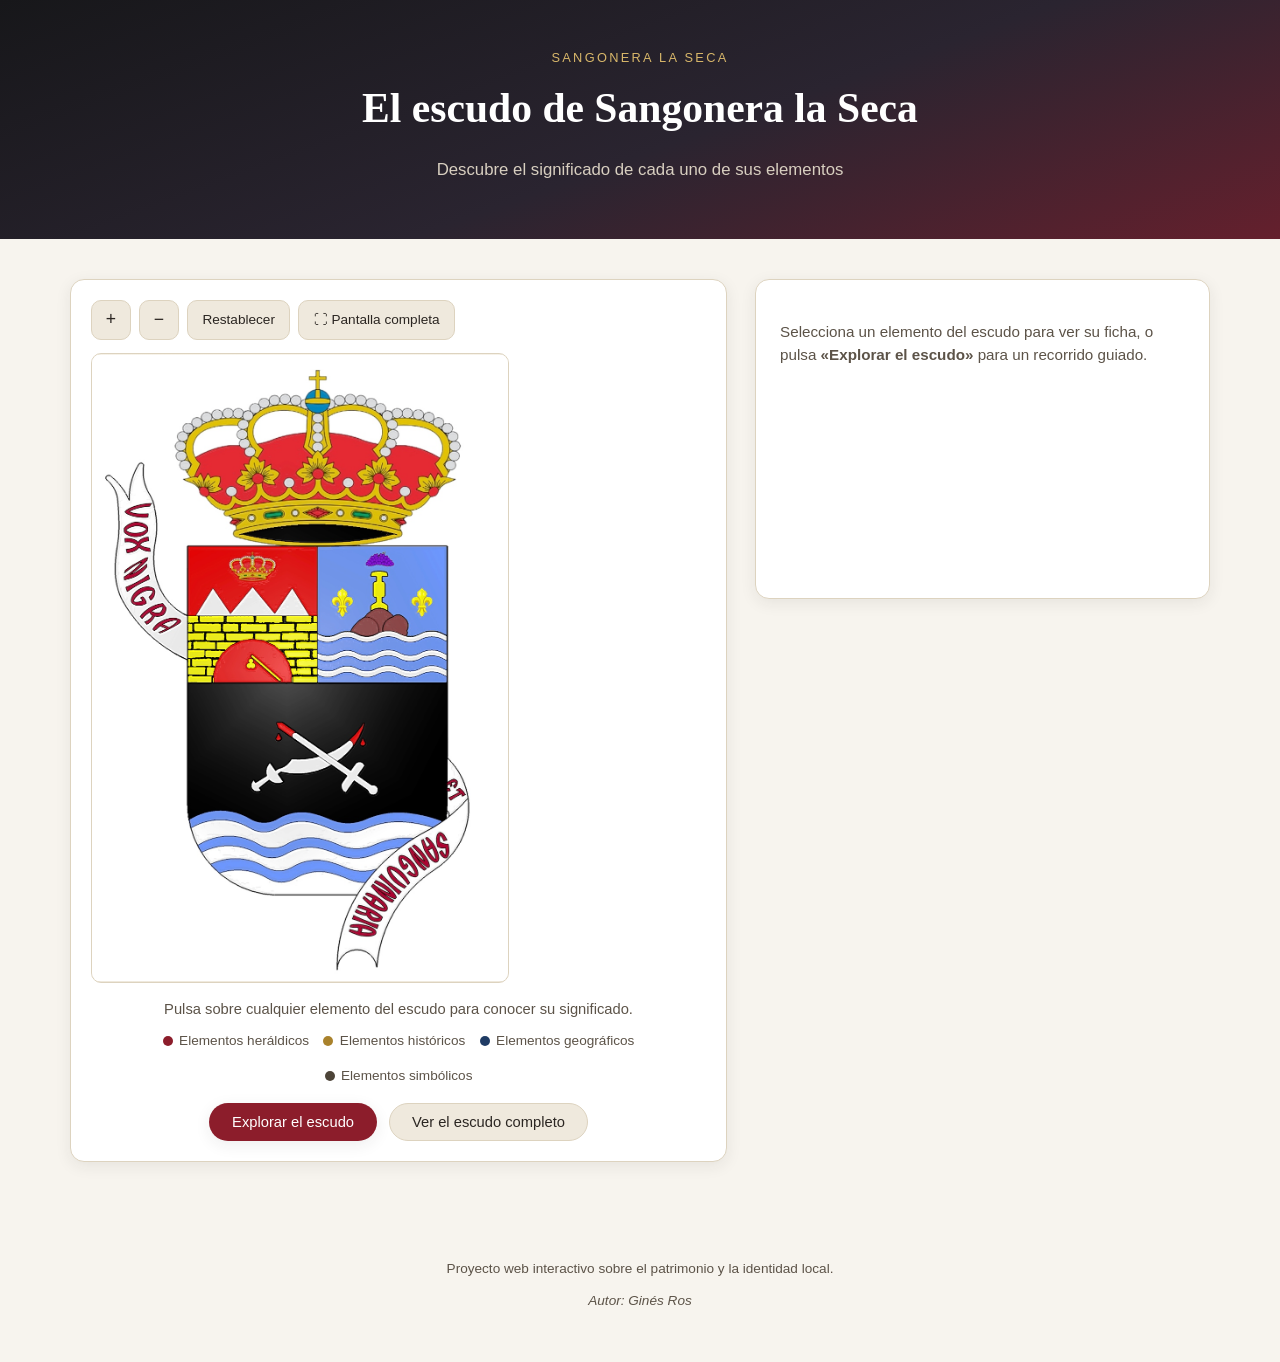
==== publicar/index.html @ ccae5cd8 "Primera versión: guía interactiva del escudo de Sangonera la Seca Web educativa en HTML/CSS/JS puro," ====
<!DOCTYPE html>
<html lang="es">
<head>
<meta charset="UTF-8">
<meta name="viewport" content="width=device-width, initial-scale=1.0">
<title>El escudo de Sangonera la Seca | Guía interactiva del patrimonio</title>
<meta name="description" content="Descubre el significado de cada elemento del escudo heráldico de Sangonera la Seca (Murcia): sus cuarteles, símbolos, historia y heráldica, de forma visual e interactiva.">
<meta property="og:title" content="El escudo de Sangonera la Seca">
<meta property="og:description" content="Guía interactiva para descubrir el significado de cada elemento del escudo de Sangonera la Seca.">
<meta property="og:type" content="website">
<meta property="og:image" content="assets/Escudo_Sangonera_La_Seca.jpg">
<script type="application/ld+json">
{
"@context": "https://schema.org",
"@type": "WebPage",
"name": "El escudo de Sangonera la Seca",
"description": "Guía interactiva sobre el significado del escudo heráldico de Sangonera la Seca, pedanía de Murcia.",
"about": {
"@type": "Place",
"name": "Sangonera la Seca"
}
}
</script>
<link rel="stylesheet" href="css/styles.css">
</head>
<body>
<a class="skip-link" href="#contenido-principal">Saltar al contenido principal</a>
<header class="cabecera">
<div class="cabecera__contenido">
<p class="cabecera__eyebrow" id="nombre-pedania">Sangonera la Seca</p>
<h1 class="cabecera__titulo" id="titulo-proyecto">El escudo de Sangonera la Seca</h1>
<p class="cabecera__subtitulo" id="subtitulo-proyecto">Descubre el significado de cada uno de sus elementos</p>
</div>
</header>
<main id="contenido-principal">
<section class="seccion-escudo" aria-label="Escudo interactivo">
<div class="panel-escudo">
<div class="controles-escudo" role="toolbar" aria-label="Controles del escudo">
<button type="button" class="btn-icono" id="btn-zoom-in" aria-label="Ampliar escudo" title="Ampliar">+</button>
<button type="button" class="btn-icono" id="btn-zoom-out" aria-label="Reducir escudo" title="Reducir">−</button>
<button type="button" class="btn-icono btn-icono--texto" id="btn-zoom-reset" aria-label="Restablecer zoom" title="Restablecer">Restablecer</button>
<button type="button" class="btn-icono btn-icono--texto" id="btn-fullscreen" aria-label="Ver escudo a pantalla completa" title="Pantalla completa">⛶ Pantalla completa</button>
</div>
<div class="escudo-viewport" id="escudo-viewport">
<div class="escudo-lienzo" id="escudo-lienzo">
<img
src="assets/Escudo_Sangonera_La_Seca.jpg"
alt="Escudo heráldico de Sangonera la Seca: cuartel superior izquierdo en rojo con tres montañas blancas de sal, corona y muralla dorada; cuartel superior derecho en azul con una roca, un roque dorado, racimo de moras y flores de lis sobre ondas; campo negro central con dos espadas cruzadas ensangrentadas; ondas azules y blancas en la parte inferior; timbrado con corona real y cintas con el lema Vox Nigra et Sanguinaria."
id="imagen-escudo"
>
<svg
id="svg-escudo"
class="svg-zonas"
viewBox="0 0 950 1433"
preserveAspectRatio="xMidYMid meet"
role="group"
aria-label="Zonas interactivas del escudo"
>
<polygon data-id="corona" points="190,202 194,183 202,175 210,158 222,156 234,143 246,144 250,136 258,130 270,133 282,124 298,128 306,121 314,121 322,127 334,121 346,129 354,126 362,113 378,111 386,99 394,98 402,102 414,91 422,92 426,96 434,90 442,89 450,92 454,98 466,91 474,94 478,100 486,99 494,86 498,48 506,48 510,34 518,34 522,48 534,48 538,88 550,102 554,96 562,92 574,95 590,89 598,91 602,98 606,93 614,91 626,99 638,98 646,101 654,111 666,113 674,126 682,128 694,121 706,125 722,121 734,128 746,124 758,133 766,130 778,133 782,144 794,142 802,147 806,156 818,157 822,161 826,174 834,179 842,209 844,439 150,439"></polygon>
<polygon data-id="cartela-superior" points="112,248 130,317 143,400 157,483 173,567 197,630 218,600 180,615 77,600 65,533 52,450 38,367 32,277 82,332"></polygon>
<polygon data-id="cartela-inferior" points="833,903 860,1100 883,1167 900,1233 910,1300 913,1367 647,1393 597,1367 555,1393 570,1367 607,1317 650,1260 693,1207 733,1150 767,1100 797,1060 813,917"></polygon>
<polygon data-id="primer-cuartel" points="220,439 513,439 513,749 220,749"></polygon>
<polygon data-id="corona-pequena" points="310,478 323,459 331,470 367,451 373,470 386,459 399,478 399,511 322,511"></polygon>
<polygon data-id="montanas" points="241,591 274,538 277,538 316,593 367,534 415,592 418,592 457,536 493,594 509,597 223,597"></polygon>
<polygon data-id="muralla" points="220,597 513,597 513,749 220,749"></polygon>
<polygon data-id="elemento-rojo" points="360,649 395,653 418,664 433,678 451,706 457,730 455,746 430,746 421,734 365,685 363,694 356,699 358,705 352,711 359,717 367,717 372,712 368,698 372,698 426,746 278,746 277,723 283,702 296,681 316,663 331,656 337,657 338,653 360,649"></polygon>
<polygon data-id="segundo-cuartel" points="516,439 808,439 808,749 516,749"></polygon>
<polygon data-id="elemento-central-2" points="606,613 625,475 636,461 638,459 645,455 665,451 670,452 685,470 689,476 717,604 717,656 615,656 609,654 607,653 606,637"></polygon>
<polygon data-id="flores-lis" points="548,559 550,556 562,541 563,540 570,534 572,534 577,538 581,542 593,557 595,560 600,625 600,631 598,630 561,588 548,566"></polygon>
<polygon data-id="flores-lis" points="730,559 732,556 742,543 747,538 752,534 754,534 759,538 763,542 775,557 776,560 776,565 775,568 763,588 755,597 753,598 752,598 750,596 743,588 730,567"></polygon>
<polygon data-id="ondas-cuartel2" points="516,629 808,629 808,747 516,747"></polygon>
<polygon data-id="campo-negro" points="217,749 849,749 849,1149 217,1149"></polygon>
<polygon data-id="armas-cruzadas" points="459,864 469,864 536,911 562,898 584,881 593,882 596,886 596,897 563,930 590,949 602,932 617,931 622,936 622,942 609,962 640,984 649,985 653,990 651,1003 645,1007 633,1005 625,994 599,976 582,1000 576,1001 569,993 568,981 580,963 546,939 520,951 496,957 448,958 431,955 426,959 436,973 435,979 415,980 404,974 383,991 385,998 372,999 366,996 363,991 364,976 366,973 375,976 397,962 397,946 404,933 408,933 419,949 439,940 454,924 485,924 514,918 458,878 456,867 459,864"></polygon>
<polygon data-id="gotas-sangre" points="421,877 422,843 423,842 433,842 435,843 438,845 451,854 458,859 461,862 461,863 455,872 428,880 424,881 422,880"></polygon>
<polygon data-id="gotas-sangre" points="590,879 617,848 619,848 622,887 622,891 619,893 597,891 596,890 590,881"></polygon>
<polygon data-id="ondas-inferiores" points="217,1149 257,1150 264,1158 271,1166 278,1174 287,1182 295,1190 306,1198 318,1206 332,1214 350,1222 376,1230 450,1255 549,1268 648,1255 722,1230 729,1222 737,1214 745,1206 755,1198 765,1190 776,1182 787,1174 798,1166 807,1158 815,1150 849,1149"></polygon>
</svg>
</div>
</div>
<p class="leyenda-instruccion">Pulsa sobre cualquier elemento del escudo para conocer su significado.</p>
<ul class="leyenda-categorias" id="leyenda-categorias" aria-label="Categorías de elementos"></ul>
<div class="acciones-escudo">
<button type="button" class="btn btn--primario" id="btn-explorar">Explorar el escudo</button>
<button type="button" class="btn btn--secundario" id="btn-ver-todo">Ver el escudo completo</button>
</div>
</div>
<aside class="panel-info" id="panel-info" aria-live="polite">
<div class="panel-info__vacio" id="panel-info-vacio">
<p>Selecciona un elemento del escudo para ver su ficha, o pulsa <strong>«Explorar el escudo»</strong> para un recorrido guiado.</p>
</div>
<div class="panel-info__contenido" id="panel-info-contenido" hidden>
<span class="panel-info__categoria" id="info-categoria"></span>
<h2 class="panel-info__titulo" id="info-titulo"></h2>
<p class="panel-info__nombre" id="info-nombre"></p>
<div class="panel-info__bloque">
<h3>Descripción visual</h3>
<p id="info-descripcion"></p>
</div>
<div class="panel-info__bloque">
<h3>Significado heráldico</h3>
<p id="info-significado"></p>
</div>
<div class="panel-info__bloque">
<h3>Historia</h3>
<p id="info-historia"></p>
</div>
<div class="panel-info__bloque panel-info__fuente">
<h3>Fuente</h3>
<p id="info-fuente"></p>
</div>
<div class="panel-info__navegacion" id="panel-info-navegacion" hidden>
<button type="button" class="btn btn--texto" id="btn-anterior">← Anterior</button>
<span class="panel-info__paso" id="info-paso"></span>
<button type="button" class="btn btn--texto" id="btn-siguiente">Siguiente →</button>
</div>
<div class="panel-info__acciones">
<button type="button" class="btn btn--secundario" id="btn-ver-todo-panel">Ver todo el escudo</button>
<button type="button" class="btn btn--cerrar" id="btn-cerrar">Cerrar</button>
</div>
</div>
</aside>
</section>
<section class="seccion-completa" id="seccion-completa" hidden>
<h2>El escudo completo</h2>
<div class="explicacion-general" id="explicacion-general"></div>
<h3>Todas las partes del escudo</h3>
<div class="tarjetas-elementos" id="tarjetas-elementos"></div>
</section>
</main>
<footer class="pie">
<p>Proyecto web interactivo sobre el patrimonio y la identidad local.</p>
<p class="pie__autor" id="pie-autor"></p>
</footer>
<script src="js/proteccion.js"></script>
<script src="js/app.js"></script>
</body>
</html>
---- publicar/css/styles.css ----
:root{--color-fondo:#f7f4ee;--color-fondo-alterna:#efe9dd;--color-texto:#2b2622;--color-texto-suave:#5c5348;--color-oro:#a9822c;--color-oro-suave:#d8b76a;--color-gules:#8c1d2b;--color-azur:#1f3b64;--color-sable:#17171a;--color-borde:#ddd3bf;--color-superficie:#ffffff;--sombra-suave:0 4px 16px rgba(43,38,34,0.08);--sombra-media:0 10px 30px rgba(43,38,34,0.14);--radio:14px;--fuente-titulos:Georgia,'Times New Roman',serif;--fuente-texto:-apple-system,BlinkMacSystemFont,'Segoe UI',Roboto,sans-serif}*{box-sizing:border-box}html{scroll-behavior:smooth}body{margin:0;background:var(--color-fondo);color:var(--color-texto);font-family:var(--fuente-texto);line-height:1.55}body{-webkit-user-select:none;-moz-user-select:none;-ms-user-select:none;user-select:none}h1,h2,h3{font-family:var(--fuente-titulos);color:var(--color-texto);margin:0 0 0.4em}p{margin:0 0 0.8em}.skip-link{position:absolute;left:-9999px;top:0;background:var(--color-sable);color:#fff;padding:0.75em 1.2em;z-index:1000;border-radius:0 0 8px 0}.skip-link:focus{left:0}a:focus-visible,button:focus-visible,[tabindex]:focus-visible{outline:3px solid var(--color-oro);outline-offset:2px}.cabecera{background:linear-gradient(160deg,var(--color-sable) 0%,#2a2430 55%,var(--color-gules) 130%);color:#f6efe0;padding:3rem 1.5rem 3.5rem;text-align:center}.cabecera__contenido{max-width:780px;margin:0 auto}.cabecera__eyebrow{text-transform:uppercase;letter-spacing:0.18em;font-size:0.8rem;color:var(--color-oro-suave);margin-bottom:0.6em}.cabecera__titulo{font-size:clamp(1.7rem,4vw,2.6rem);color:#fff}.cabecera__subtitulo{font-size:1.05rem;color:#d8cfc0;margin:0}main{max-width:1180px;margin:0 auto;padding:2.5rem 1.25rem 4rem}.seccion-escudo{display:grid;grid-template-columns:minmax(0,1.3fr) minmax(280px,0.9fr);gap:1.75rem;align-items:start}.panel-escudo{background:var(--color-superficie);border:1px solid var(--color-borde);border-radius:var(--radio);padding:1.25rem;box-shadow:var(--sombra-suave)}.controles-escudo{display:flex;flex-wrap:wrap;gap:0.5rem;margin-bottom:0.85rem}.btn-icono{border:1px solid var(--color-borde);background:var(--color-fondo-alterna);color:var(--color-texto);border-radius:10px;width:40px;height:40px;font-size:1.1rem;cursor:pointer;display:inline-flex;align-items:center;justify-content:center;transition:background 0.15s ease,transform 0.15s ease}.btn-icono--texto{width:auto;padding:0 0.9rem;font-size:0.85rem;gap:0.4rem}.btn-icono:hover{background:var(--color-oro-suave);color:#2b2622}.btn-icono:active{transform:scale(0.96)}.escudo-viewport{position:relative;overflow:hidden;border-radius:10px;background:radial-gradient(circle at 50% 20%,#fbf8f1 0%,var(--color-fondo-alterna) 100%);border:1px solid var(--color-borde);aspect-ratio:950 / 1433;max-height:70vh;touch-action:none;cursor:grab}.escudo-viewport.arrastrando{cursor:grabbing}.escudo-lienzo{position:absolute;inset:0;transform-origin:center center;transition:transform 0.25s ease;will-change:transform}.escudo-lienzo.sin-transicion{transition:none}#imagen-escudo{display:block;width:100%;height:100%;object-fit:contain;user-select:none;-webkit-user-drag:none;pointer-events:none}.svg-zonas{position:absolute;inset:0;width:100%;height:100%}.svg-zonas polygon,.svg-zonas path,.svg-zonas circle,.svg-zonas rect{fill:rgba(255,255,255,0);stroke:transparent;stroke-width:3;cursor:pointer;transition:fill 0.2s ease,stroke 0.2s ease,opacity 0.2s ease;pointer-events:all}.svg-zonas [data-id]:hover,.svg-zonas [data-id].zona-hover,.svg-zonas [data-id].zona-seleccionada,.svg-zonas [data-id]:focus,.svg-zonas [data-id]:focus-visible{fill:rgba(255,255,255,0);stroke:transparent;outline:none}.tooltip-zona{position:absolute;pointer-events:none;background:var(--color-sable);color:#fff;padding:0.35rem 0.7rem;border-radius:8px;font-size:0.82rem;white-space:nowrap;transform:translate(-50%,-130%);opacity:0;transition:opacity 0.15s ease;z-index:20}.tooltip-zona.visible{opacity:1}.leyenda-instruccion{text-align:center;color:var(--color-texto-suave);font-size:0.92rem;margin:0.9rem 0 0.6rem}.leyenda-categorias{list-style:none;display:flex;flex-wrap:wrap;gap:0.9rem;justify-content:center;padding:0;margin:0 0 1rem;font-size:0.85rem;color:var(--color-texto-suave)}.leyenda-categorias li{display:flex;align-items:center;gap:0.4rem}.punto-categoria{width:10px;height:10px;border-radius:50%;display:inline-block;flex-shrink:0}.acciones-escudo{display:flex;flex-wrap:wrap;gap:0.7rem;justify-content:center}.btn{border-radius:999px;border:1px solid transparent;padding:0.65rem 1.4rem;font-size:0.92rem;cursor:pointer;transition:transform 0.15s ease,background 0.15s ease,box-shadow 0.15s ease;font-family:var(--fuente-texto)}.btn:active{transform:scale(0.97)}.btn--primario{background:var(--color-gules);color:#fff;box-shadow:var(--sombra-suave)}.btn--primario:hover{background:#71161f}.btn--secundario{background:var(--color-fondo-alterna);color:var(--color-texto);border-color:var(--color-borde)}.btn--secundario:hover{background:var(--color-oro-suave)}.btn--texto{background:none;color:var(--color-azur);padding:0.5rem 0.6rem}.btn--texto:hover{text-decoration:underline}.btn--cerrar{background:none;border-color:var(--color-borde);color:var(--color-texto-suave)}.btn--cerrar:hover{background:var(--color-fondo-alterna)}.panel-info{background:var(--color-superficie);border:1px solid var(--color-borde);border-radius:var(--radio);padding:1.5rem;box-shadow:var(--sombra-suave);min-height:320px;position:sticky;top:1.5rem}.panel-info__vacio{color:var(--color-texto-suave);font-size:0.95rem;padding:1rem 0}.panel-info__contenido{animation:fade-in 0.35s ease}@keyframes fade-in{from{opacity:0;transform:translateY(6px)}to{opacity:1;transform:translateY(0)}}.panel-info__categoria{display:inline-block;font-size:0.72rem;text-transform:uppercase;letter-spacing:0.08em;color:var(--color-oro);background:rgba(169,130,44,0.12);padding:0.25rem 0.6rem;border-radius:999px;margin-bottom:0.6rem}.panel-info__titulo{font-size:1.4rem}.panel-info__nombre{color:var(--color-texto-suave);font-style:italic;margin-top:-0.3rem}.panel-info__bloque{margin-top:1.1rem;padding-top:1.1rem;border-top:1px solid var(--color-borde)}.panel-info__bloque h3{font-size:0.9rem;text-transform:uppercase;letter-spacing:0.04em;color:var(--color-azur);font-family:var(--fuente-texto);font-weight:700}.panel-info__fuente p{font-size:0.85rem;color:var(--color-texto-suave)}.panel-info__navegacion{display:flex;align-items:center;justify-content:space-between;margin-top:1.2rem;padding-top:1rem;border-top:1px dashed var(--color-borde);font-size:0.85rem;color:var(--color-texto-suave)}.panel-info__navegacion[hidden]{display:none}.panel-info__acciones{display:flex;justify-content:space-between;gap:0.6rem;margin-top:1.4rem}.panel-info__acciones[hidden]{display:none}.seccion-completa{margin-top:3rem;padding-top:2rem;border-top:1px solid var(--color-borde)}.explicacion-general{background:var(--color-fondo-alterna);border-radius:var(--radio);padding:1.5rem;margin-bottom:1.75rem}.explicacion-general p{margin-bottom:0.7rem}.tarjetas-elementos{display:grid;grid-template-columns:repeat(auto-fill,minmax(230px,1fr));gap:1rem}.tarjeta-elemento{background:var(--color-superficie);border:1px solid var(--color-borde);border-radius:12px;padding:1rem 1.1rem;cursor:pointer;transition:transform 0.15s ease,box-shadow 0.15s ease;text-align:left}.tarjeta-elemento:hover{transform:translateY(-3px);box-shadow:var(--sombra-media)}.tarjeta-elemento h4{margin:0 0 0.3rem;font-family:var(--fuente-titulos);font-size:1.05rem}.tarjeta-elemento span{font-size:0.72rem;text-transform:uppercase;color:var(--color-oro)}.tarjeta-elemento p{margin:0.4rem 0 0;font-size:0.88rem;color:var(--color-texto-suave)}.pie{text-align:center;padding:2rem 1.25rem 2.5rem;color:var(--color-texto-suave);font-size:0.85rem}.pie__autor{margin-top:0.2rem;font-style:italic}@media (max-width:900px){.seccion-escudo{grid-template-columns:1fr}.panel-info{position:static}.escudo-viewport{max-height:60vh}}@media (max-width:480px){.cabecera{padding:2.2rem 1.1rem 2.6rem}main{padding:1.5rem 0.85rem 3rem}.panel-escudo,.panel-info{padding:1rem}.acciones-escudo .btn{flex:1 1 auto;text-align:center}}.escudo-viewport:fullscreen,.escudo-viewport:-webkit-full-screen{max-height:100vh;aspect-ratio:auto;background:#111}@media (prefers-reduced-motion:reduce){*{animation-duration:0.001ms !important;transition-duration:0.001ms !important}}
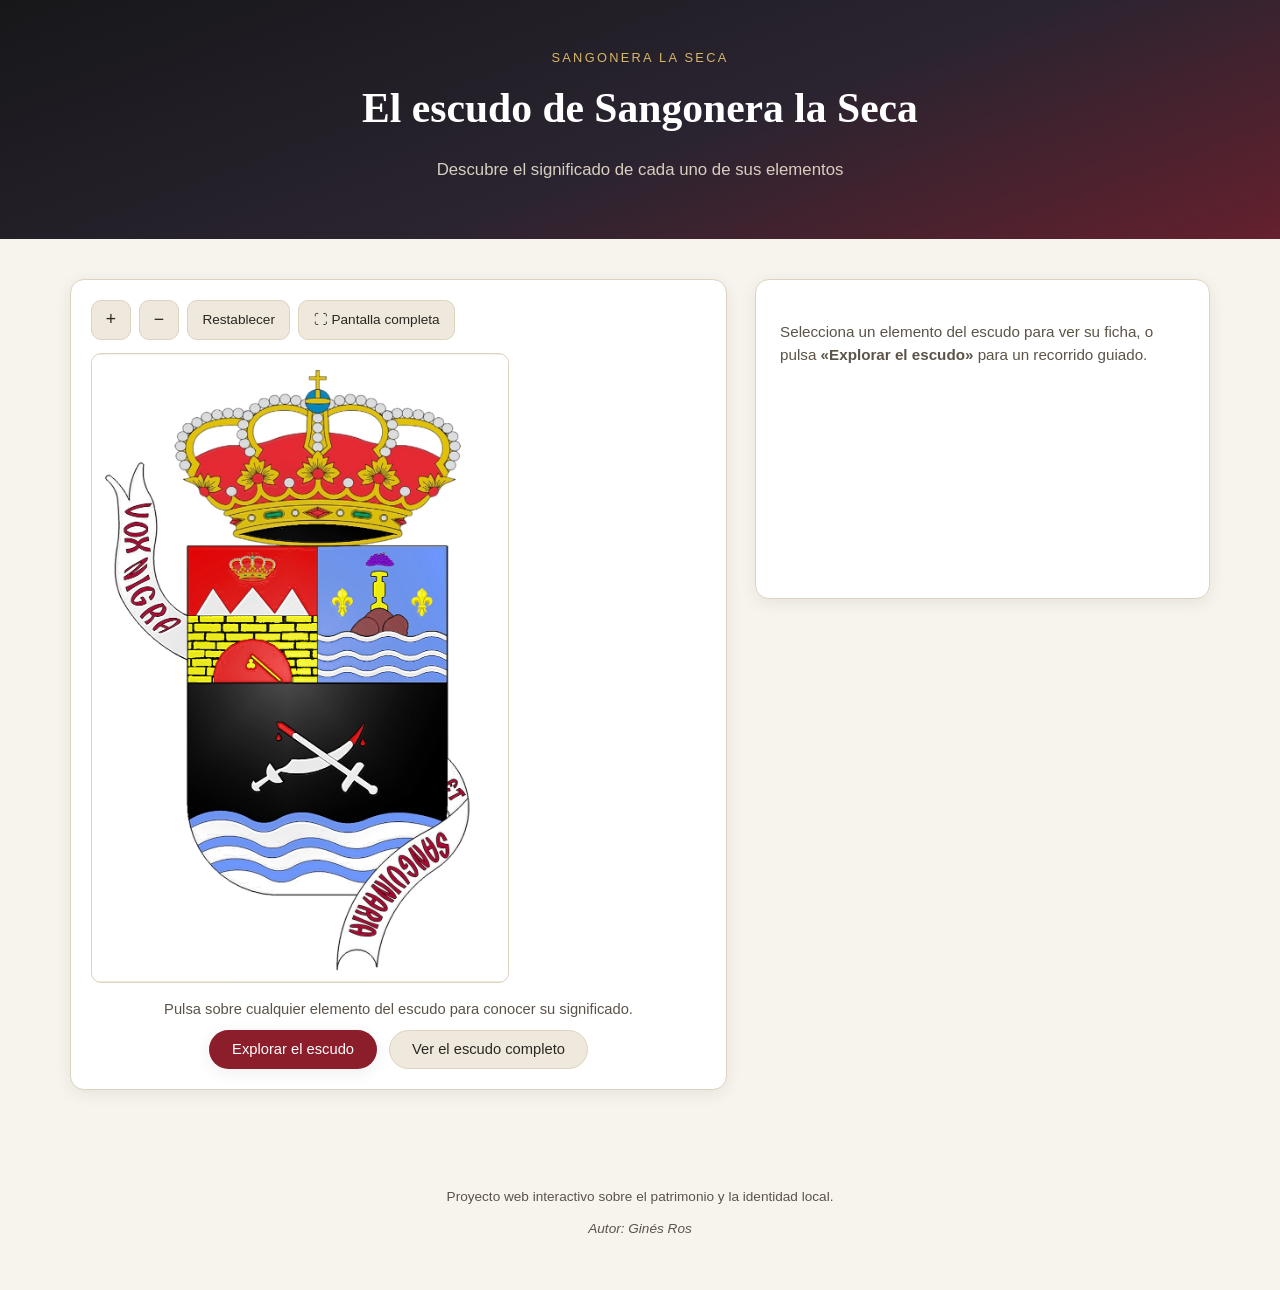
==== commit a58c8e16: "Añade multimedia y datos históricos ampliados; corrige zoom y quita leyenda - Sección multimedia (fo" ====
--- a/publicar/index.html
+++ b/publicar/index.html
@@ -78,7 +78,6 @@
 </div>
 </div>
 <p class="leyenda-instruccion">Pulsa sobre cualquier elemento del escudo para conocer su significado.</p>
-<ul class="leyenda-categorias" id="leyenda-categorias" aria-label="Categorías de elementos"></ul>
 <div class="acciones-escudo">
 <button type="button" class="btn btn--primario" id="btn-explorar">Explorar el escudo</button>
 <button type="button" class="btn btn--secundario" id="btn-ver-todo">Ver el escudo completo</button>
@@ -103,6 +102,7 @@
 <div class="panel-info__bloque">
 <h3>Historia</h3>
 <p id="info-historia"></p>
+<div class="panel-info__multimedia" id="info-multimedia" hidden></div>
 </div>
 <div class="panel-info__bloque panel-info__fuente">
 <h3>Fuente</h3>
--- a/publicar/css/styles.css
+++ b/publicar/css/styles.css
@@ -1 +1 @@
-:root{--color-fondo:#f7f4ee;--color-fondo-alterna:#efe9dd;--color-texto:#2b2622;--color-texto-suave:#5c5348;--color-oro:#a9822c;--color-oro-suave:#d8b76a;--color-gules:#8c1d2b;--color-azur:#1f3b64;--color-sable:#17171a;--color-borde:#ddd3bf;--color-superficie:#ffffff;--sombra-suave:0 4px 16px rgba(43,38,34,0.08);--sombra-media:0 10px 30px rgba(43,38,34,0.14);--radio:14px;--fuente-titulos:Georgia,'Times New Roman',serif;--fuente-texto:-apple-system,BlinkMacSystemFont,'Segoe UI',Roboto,sans-serif}*{box-sizing:border-box}html{scroll-behavior:smooth}body{margin:0;background:var(--color-fondo);color:var(--color-texto);font-family:var(--fuente-texto);line-height:1.55}body{-webkit-user-select:none;-moz-user-select:none;-ms-user-select:none;user-select:none}h1,h2,h3{font-family:var(--fuente-titulos);color:var(--color-texto);margin:0 0 0.4em}p{margin:0 0 0.8em}.skip-link{position:absolute;left:-9999px;top:0;background:var(--color-sable);color:#fff;padding:0.75em 1.2em;z-index:1000;border-radius:0 0 8px 0}.skip-link:focus{left:0}a:focus-visible,button:focus-visible,[tabindex]:focus-visible{outline:3px solid var(--color-oro);outline-offset:2px}.cabecera{background:linear-gradient(160deg,var(--color-sable) 0%,#2a2430 55%,var(--color-gules) 130%);color:#f6efe0;padding:3rem 1.5rem 3.5rem;text-align:center}.cabecera__contenido{max-width:780px;margin:0 auto}.cabecera__eyebrow{text-transform:uppercase;letter-spacing:0.18em;font-size:0.8rem;color:var(--color-oro-suave);margin-bottom:0.6em}.cabecera__titulo{font-size:clamp(1.7rem,4vw,2.6rem);color:#fff}.cabecera__subtitulo{font-size:1.05rem;color:#d8cfc0;margin:0}main{max-width:1180px;margin:0 auto;padding:2.5rem 1.25rem 4rem}.seccion-escudo{display:grid;grid-template-columns:minmax(0,1.3fr) minmax(280px,0.9fr);gap:1.75rem;align-items:start}.panel-escudo{background:var(--color-superficie);border:1px solid var(--color-borde);border-radius:var(--radio);padding:1.25rem;box-shadow:var(--sombra-suave)}.controles-escudo{display:flex;flex-wrap:wrap;gap:0.5rem;margin-bottom:0.85rem}.btn-icono{border:1px solid var(--color-borde);background:var(--color-fondo-alterna);color:var(--color-texto);border-radius:10px;width:40px;height:40px;font-size:1.1rem;cursor:pointer;display:inline-flex;align-items:center;justify-content:center;transition:background 0.15s ease,transform 0.15s ease}.btn-icono--texto{width:auto;padding:0 0.9rem;font-size:0.85rem;gap:0.4rem}.btn-icono:hover{background:var(--color-oro-suave);color:#2b2622}.btn-icono:active{transform:scale(0.96)}.escudo-viewport{position:relative;overflow:hidden;border-radius:10px;background:radial-gradient(circle at 50% 20%,#fbf8f1 0%,var(--color-fondo-alterna) 100%);border:1px solid var(--color-borde);aspect-ratio:950 / 1433;max-height:70vh;touch-action:none;cursor:grab}.escudo-viewport.arrastrando{cursor:grabbing}.escudo-lienzo{position:absolute;inset:0;transform-origin:center center;transition:transform 0.25s ease;will-change:transform}.escudo-lienzo.sin-transicion{transition:none}#imagen-escudo{display:block;width:100%;height:100%;object-fit:contain;user-select:none;-webkit-user-drag:none;pointer-events:none}.svg-zonas{position:absolute;inset:0;width:100%;height:100%}.svg-zonas polygon,.svg-zonas path,.svg-zonas circle,.svg-zonas rect{fill:rgba(255,255,255,0);stroke:transparent;stroke-width:3;cursor:pointer;transition:fill 0.2s ease,stroke 0.2s ease,opacity 0.2s ease;pointer-events:all}.svg-zonas [data-id]:hover,.svg-zonas [data-id].zona-hover,.svg-zonas [data-id].zona-seleccionada,.svg-zonas [data-id]:focus,.svg-zonas [data-id]:focus-visible{fill:rgba(255,255,255,0);stroke:transparent;outline:none}.tooltip-zona{position:absolute;pointer-events:none;background:var(--color-sable);color:#fff;padding:0.35rem 0.7rem;border-radius:8px;font-size:0.82rem;white-space:nowrap;transform:translate(-50%,-130%);opacity:0;transition:opacity 0.15s ease;z-index:20}.tooltip-zona.visible{opacity:1}.leyenda-instruccion{text-align:center;color:var(--color-texto-suave);font-size:0.92rem;margin:0.9rem 0 0.6rem}.leyenda-categorias{list-style:none;display:flex;flex-wrap:wrap;gap:0.9rem;justify-content:center;padding:0;margin:0 0 1rem;font-size:0.85rem;color:var(--color-texto-suave)}.leyenda-categorias li{display:flex;align-items:center;gap:0.4rem}.punto-categoria{width:10px;height:10px;border-radius:50%;display:inline-block;flex-shrink:0}.acciones-escudo{display:flex;flex-wrap:wrap;gap:0.7rem;justify-content:center}.btn{border-radius:999px;border:1px solid transparent;padding:0.65rem 1.4rem;font-size:0.92rem;cursor:pointer;transition:transform 0.15s ease,background 0.15s ease,box-shadow 0.15s ease;font-family:var(--fuente-texto)}.btn:active{transform:scale(0.97)}.btn--primario{background:var(--color-gules);color:#fff;box-shadow:var(--sombra-suave)}.btn--primario:hover{background:#71161f}.btn--secundario{background:var(--color-fondo-alterna);color:var(--color-texto);border-color:var(--color-borde)}.btn--secundario:hover{background:var(--color-oro-suave)}.btn--texto{background:none;color:var(--color-azur);padding:0.5rem 0.6rem}.btn--texto:hover{text-decoration:underline}.btn--cerrar{background:none;border-color:var(--color-borde);color:var(--color-texto-suave)}.btn--cerrar:hover{background:var(--color-fondo-alterna)}.panel-info{background:var(--color-superficie);border:1px solid var(--color-borde);border-radius:var(--radio);padding:1.5rem;box-shadow:var(--sombra-suave);min-height:320px;position:sticky;top:1.5rem}.panel-info__vacio{color:var(--color-texto-suave);font-size:0.95rem;padding:1rem 0}.panel-info__contenido{animation:fade-in 0.35s ease}@keyframes fade-in{from{opacity:0;transform:translateY(6px)}to{opacity:1;transform:translateY(0)}}.panel-info__categoria{display:inline-block;font-size:0.72rem;text-transform:uppercase;letter-spacing:0.08em;color:var(--color-oro);background:rgba(169,130,44,0.12);padding:0.25rem 0.6rem;border-radius:999px;margin-bottom:0.6rem}.panel-info__titulo{font-size:1.4rem}.panel-info__nombre{color:var(--color-texto-suave);font-style:italic;margin-top:-0.3rem}.panel-info__bloque{margin-top:1.1rem;padding-top:1.1rem;border-top:1px solid var(--color-borde)}.panel-info__bloque h3{font-size:0.9rem;text-transform:uppercase;letter-spacing:0.04em;color:var(--color-azur);font-family:var(--fuente-texto);font-weight:700}.panel-info__fuente p{font-size:0.85rem;color:var(--color-texto-suave)}.panel-info__navegacion{display:flex;align-items:center;justify-content:space-between;margin-top:1.2rem;padding-top:1rem;border-top:1px dashed var(--color-borde);font-size:0.85rem;color:var(--color-texto-suave)}.panel-info__navegacion[hidden]{display:none}.panel-info__acciones{display:flex;justify-content:space-between;gap:0.6rem;margin-top:1.4rem}.panel-info__acciones[hidden]{display:none}.seccion-completa{margin-top:3rem;padding-top:2rem;border-top:1px solid var(--color-borde)}.explicacion-general{background:var(--color-fondo-alterna);border-radius:var(--radio);padding:1.5rem;margin-bottom:1.75rem}.explicacion-general p{margin-bottom:0.7rem}.tarjetas-elementos{display:grid;grid-template-columns:repeat(auto-fill,minmax(230px,1fr));gap:1rem}.tarjeta-elemento{background:var(--color-superficie);border:1px solid var(--color-borde);border-radius:12px;padding:1rem 1.1rem;cursor:pointer;transition:transform 0.15s ease,box-shadow 0.15s ease;text-align:left}.tarjeta-elemento:hover{transform:translateY(-3px);box-shadow:var(--sombra-media)}.tarjeta-elemento h4{margin:0 0 0.3rem;font-family:var(--fuente-titulos);font-size:1.05rem}.tarjeta-elemento span{font-size:0.72rem;text-transform:uppercase;color:var(--color-oro)}.tarjeta-elemento p{margin:0.4rem 0 0;font-size:0.88rem;color:var(--color-texto-suave)}.pie{text-align:center;padding:2rem 1.25rem 2.5rem;color:var(--color-texto-suave);font-size:0.85rem}.pie__autor{margin-top:0.2rem;font-style:italic}@media (max-width:900px){.seccion-escudo{grid-template-columns:1fr}.panel-info{position:static}.escudo-viewport{max-height:60vh}}@media (max-width:480px){.cabecera{padding:2.2rem 1.1rem 2.6rem}main{padding:1.5rem 0.85rem 3rem}.panel-escudo,.panel-info{padding:1rem}.acciones-escudo .btn{flex:1 1 auto;text-align:center}}.escudo-viewport:fullscreen,.escudo-viewport:-webkit-full-screen{max-height:100vh;aspect-ratio:auto;background:#111}@media (prefers-reduced-motion:reduce){*{animation-duration:0.001ms !important;transition-duration:0.001ms !important}}+:root{--color-fondo:#f7f4ee;--color-fondo-alterna:#efe9dd;--color-texto:#2b2622;--color-texto-suave:#5c5348;--color-oro:#a9822c;--color-oro-suave:#d8b76a;--color-gules:#8c1d2b;--color-azur:#1f3b64;--color-sable:#17171a;--color-borde:#ddd3bf;--color-superficie:#ffffff;--sombra-suave:0 4px 16px rgba(43,38,34,0.08);--sombra-media:0 10px 30px rgba(43,38,34,0.14);--radio:14px;--fuente-titulos:Georgia,'Times New Roman',serif;--fuente-texto:-apple-system,BlinkMacSystemFont,'Segoe UI',Roboto,sans-serif}*{box-sizing:border-box}html{scroll-behavior:smooth}body{margin:0;background:var(--color-fondo);color:var(--color-texto);font-family:var(--fuente-texto);line-height:1.55}body{-webkit-user-select:none;-moz-user-select:none;-ms-user-select:none;user-select:none}h1,h2,h3{font-family:var(--fuente-titulos);color:var(--color-texto);margin:0 0 0.4em}p{margin:0 0 0.8em}.skip-link{position:absolute;left:-9999px;top:0;background:var(--color-sable);color:#fff;padding:0.75em 1.2em;z-index:1000;border-radius:0 0 8px 0}.skip-link:focus{left:0}a:focus-visible,button:focus-visible,[tabindex]:focus-visible{outline:3px solid var(--color-oro);outline-offset:2px}.cabecera{background:linear-gradient(160deg,var(--color-sable) 0%,#2a2430 55%,var(--color-gules) 130%);color:#f6efe0;padding:3rem 1.5rem 3.5rem;text-align:center}.cabecera__contenido{max-width:780px;margin:0 auto}.cabecera__eyebrow{text-transform:uppercase;letter-spacing:0.18em;font-size:0.8rem;color:var(--color-oro-suave);margin-bottom:0.6em}.cabecera__titulo{font-size:clamp(1.7rem,4vw,2.6rem);color:#fff}.cabecera__subtitulo{font-size:1.05rem;color:#d8cfc0;margin:0}main{max-width:1180px;margin:0 auto;padding:2.5rem 1.25rem 4rem}.seccion-escudo{display:grid;grid-template-columns:minmax(0,1.3fr) minmax(280px,0.9fr);gap:1.75rem;align-items:start}.panel-escudo{background:var(--color-superficie);border:1px solid var(--color-borde);border-radius:var(--radio);padding:1.25rem;box-shadow:var(--sombra-suave)}.controles-escudo{display:flex;flex-wrap:wrap;gap:0.5rem;margin-bottom:0.85rem}.btn-icono{border:1px solid var(--color-borde);background:var(--color-fondo-alterna);color:var(--color-texto);border-radius:10px;width:40px;height:40px;font-size:1.1rem;cursor:pointer;display:inline-flex;align-items:center;justify-content:center;transition:background 0.15s ease,transform 0.15s ease}.btn-icono--texto{width:auto;padding:0 0.9rem;font-size:0.85rem;gap:0.4rem}.btn-icono:hover{background:var(--color-oro-suave);color:#2b2622}.btn-icono:active{transform:scale(0.96)}.escudo-viewport{position:relative;overflow:hidden;border-radius:10px;background:radial-gradient(circle at 50% 20%,#fbf8f1 0%,var(--color-fondo-alterna) 100%);border:1px solid var(--color-borde);aspect-ratio:950 / 1433;max-height:70vh;touch-action:none;cursor:grab}.escudo-viewport.arrastrando{cursor:grabbing}.escudo-lienzo{position:absolute;inset:0;transform-origin:center center;transition:transform 0.25s ease;will-change:transform}.escudo-lienzo.sin-transicion{transition:none}#imagen-escudo{display:block;width:100%;height:100%;object-fit:contain;user-select:none;-webkit-user-drag:none;pointer-events:none}.svg-zonas{position:absolute;inset:0;width:100%;height:100%}.svg-zonas polygon,.svg-zonas path,.svg-zonas circle,.svg-zonas rect{fill:rgba(255,255,255,0);stroke:transparent;stroke-width:3;cursor:pointer;transition:fill 0.2s ease,stroke 0.2s ease,opacity 0.2s ease;pointer-events:all}.svg-zonas [data-id]:hover,.svg-zonas [data-id].zona-hover,.svg-zonas [data-id].zona-seleccionada,.svg-zonas [data-id]:focus,.svg-zonas [data-id]:focus-visible{fill:rgba(255,255,255,0);stroke:transparent;outline:none}.tooltip-zona{position:absolute;pointer-events:none;background:var(--color-sable);color:#fff;padding:0.35rem 0.7rem;border-radius:8px;font-size:0.82rem;white-space:nowrap;transform:translate(-50%,-130%);opacity:0;transition:opacity 0.15s ease;z-index:20}.tooltip-zona.visible{opacity:1}.leyenda-instruccion{text-align:center;color:var(--color-texto-suave);font-size:0.92rem;margin:0.9rem 0 0.6rem}.acciones-escudo{display:flex;flex-wrap:wrap;gap:0.7rem;justify-content:center}.btn{border-radius:999px;border:1px solid transparent;padding:0.65rem 1.4rem;font-size:0.92rem;cursor:pointer;transition:transform 0.15s ease,background 0.15s ease,box-shadow 0.15s ease;font-family:var(--fuente-texto)}.btn:active{transform:scale(0.97)}.btn--primario{background:var(--color-gules);color:#fff;box-shadow:var(--sombra-suave)}.btn--primario:hover{background:#71161f}.btn--secundario{background:var(--color-fondo-alterna);color:var(--color-texto);border-color:var(--color-borde)}.btn--secundario:hover{background:var(--color-oro-suave)}.btn--texto{background:none;color:var(--color-azur);padding:0.5rem 0.6rem}.btn--texto:hover{text-decoration:underline}.btn--cerrar{background:none;border-color:var(--color-borde);color:var(--color-texto-suave)}.btn--cerrar:hover{background:var(--color-fondo-alterna)}.panel-info{background:var(--color-superficie);border:1px solid var(--color-borde);border-radius:var(--radio);padding:1.5rem;box-shadow:var(--sombra-suave);min-height:320px;position:sticky;top:1.5rem}.panel-info__vacio{color:var(--color-texto-suave);font-size:0.95rem;padding:1rem 0}.panel-info__contenido{animation:fade-in 0.35s ease}@keyframes fade-in{from{opacity:0;transform:translateY(6px)}to{opacity:1;transform:translateY(0)}}.panel-info__categoria{display:inline-block;font-size:0.72rem;text-transform:uppercase;letter-spacing:0.08em;color:var(--color-oro);background:rgba(169,130,44,0.12);padding:0.25rem 0.6rem;border-radius:999px;margin-bottom:0.6rem}.panel-info__titulo{font-size:1.4rem}.panel-info__nombre{color:var(--color-texto-suave);font-style:italic;margin-top:-0.3rem}.panel-info__bloque{margin-top:1.1rem;padding-top:1.1rem;border-top:1px solid var(--color-borde)}.panel-info__bloque h3{font-size:0.9rem;text-transform:uppercase;letter-spacing:0.04em;color:var(--color-azur);font-family:var(--fuente-texto);font-weight:700}.panel-info__fuente p{font-size:0.85rem;color:var(--color-texto-suave)}.panel-info__multimedia{display:grid;gap:0.8rem;margin-top:0.9rem}.panel-info__multimedia-item{margin:0}.panel-info__multimedia-item img,.panel-info__multimedia-item video{display:block;width:100%;border-radius:8px;background:#000}.panel-info__multimedia-item img{cursor:zoom-in}.panel-info__multimedia-item img:fullscreen{object-fit:contain;background:#000}.panel-info__multimedia-item figcaption{margin-top:0.35rem;font-size:0.8rem;color:var(--color-texto-suave)}.panel-info__navegacion{display:flex;align-items:center;justify-content:space-between;margin-top:1.2rem;padding-top:1rem;border-top:1px dashed var(--color-borde);font-size:0.85rem;color:var(--color-texto-suave)}.panel-info__navegacion[hidden]{display:none}.panel-info__acciones{display:flex;justify-content:space-between;gap:0.6rem;margin-top:1.4rem}.panel-info__acciones[hidden]{display:none}.seccion-completa{margin-top:3rem;padding-top:2rem;border-top:1px solid var(--color-borde)}.explicacion-general{background:var(--color-fondo-alterna);border-radius:var(--radio);padding:1.5rem;margin-bottom:1.75rem}.explicacion-general p{margin-bottom:0.7rem}.tarjetas-elementos{display:grid;grid-template-columns:repeat(auto-fill,minmax(230px,1fr));gap:1rem}.tarjeta-elemento{background:var(--color-superficie);border:1px solid var(--color-borde);border-radius:12px;padding:1rem 1.1rem;cursor:pointer;transition:transform 0.15s ease,box-shadow 0.15s ease;text-align:left}.tarjeta-elemento:hover{transform:translateY(-3px);box-shadow:var(--sombra-media)}.tarjeta-elemento h4{margin:0 0 0.3rem;font-family:var(--fuente-titulos);font-size:1.05rem}.tarjeta-elemento span{font-size:0.72rem;text-transform:uppercase;color:var(--color-oro)}.tarjeta-elemento p{margin:0.4rem 0 0;font-size:0.88rem;color:var(--color-texto-suave)}.pie{text-align:center;padding:2rem 1.25rem 2.5rem;color:var(--color-texto-suave);font-size:0.85rem}.pie__autor{margin-top:0.2rem;font-style:italic}@media (max-width:900px){.seccion-escudo{grid-template-columns:1fr}.panel-info{position:static}.escudo-viewport{max-height:60vh}}@media (max-width:480px){.cabecera{padding:2.2rem 1.1rem 2.6rem}main{padding:1.5rem 0.85rem 3rem}.panel-escudo,.panel-info{padding:1rem}.acciones-escudo .btn{flex:1 1 auto;text-align:center}}.escudo-viewport:fullscreen,.escudo-viewport:-webkit-full-screen{max-height:100vh;aspect-ratio:auto;background:#111}@media (prefers-reduced-motion:reduce){*{animation-duration:0.001ms !important;transition-duration:0.001ms !important}}
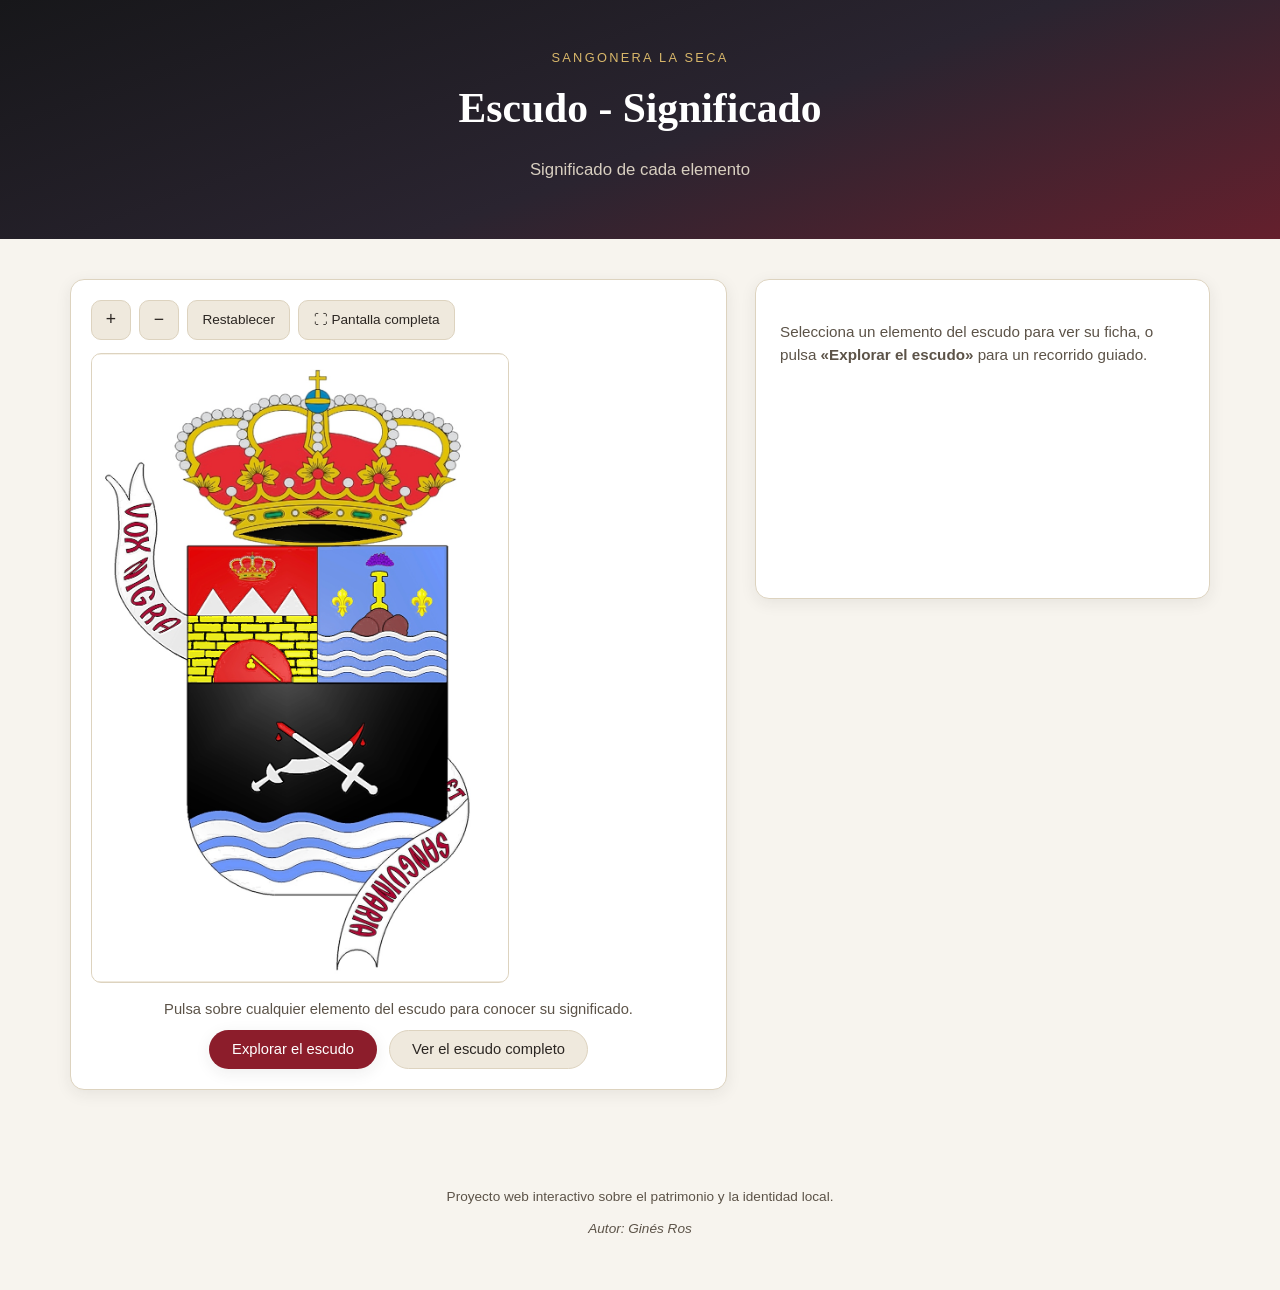
==== commit 89d85f9c: "Añade indicador de scroll junto al escudo en móvil Dos flechas fijas en el borde derecho de la panta" ====
--- a/publicar/index.html
+++ b/publicar/index.html
@@ -77,6 +77,10 @@
 </svg>
 </div>
 </div>
+<div class="indicador-scroll" aria-hidden="true">
+<span class="indicador-scroll__flecha">▲</span>
+<span class="indicador-scroll__flecha">▼</span>
+</div>
 <p class="leyenda-instruccion">Pulsa sobre cualquier elemento del escudo para conocer su significado.</p>
 <div class="acciones-escudo">
 <button type="button" class="btn btn--primario" id="btn-explorar">Explorar el escudo</button>
--- a/publicar/css/styles.css
+++ b/publicar/css/styles.css
@@ -1 +1 @@
-:root{--color-fondo:#f7f4ee;--color-fondo-alterna:#efe9dd;--color-texto:#2b2622;--color-texto-suave:#5c5348;--color-oro:#a9822c;--color-oro-suave:#d8b76a;--color-gules:#8c1d2b;--color-azur:#1f3b64;--color-sable:#17171a;--color-borde:#ddd3bf;--color-superficie:#ffffff;--sombra-suave:0 4px 16px rgba(43,38,34,0.08);--sombra-media:0 10px 30px rgba(43,38,34,0.14);--radio:14px;--fuente-titulos:Georgia,'Times New Roman',serif;--fuente-texto:-apple-system,BlinkMacSystemFont,'Segoe UI',Roboto,sans-serif}*{box-sizing:border-box}html{scroll-behavior:smooth}body{margin:0;background:var(--color-fondo);color:var(--color-texto);font-family:var(--fuente-texto);line-height:1.55}body{-webkit-user-select:none;-moz-user-select:none;-ms-user-select:none;user-select:none}h1,h2,h3{font-family:var(--fuente-titulos);color:var(--color-texto);margin:0 0 0.4em}p{margin:0 0 0.8em}.skip-link{position:absolute;left:-9999px;top:0;background:var(--color-sable);color:#fff;padding:0.75em 1.2em;z-index:1000;border-radius:0 0 8px 0}.skip-link:focus{left:0}a:focus-visible,button:focus-visible,[tabindex]:focus-visible{outline:3px solid var(--color-oro);outline-offset:2px}.cabecera{background:linear-gradient(160deg,var(--color-sable) 0%,#2a2430 55%,var(--color-gules) 130%);color:#f6efe0;padding:3rem 1.5rem 3.5rem;text-align:center}.cabecera__contenido{max-width:780px;margin:0 auto}.cabecera__eyebrow{text-transform:uppercase;letter-spacing:0.18em;font-size:0.8rem;color:var(--color-oro-suave);margin-bottom:0.6em}.cabecera__titulo{font-size:clamp(1.7rem,4vw,2.6rem);color:#fff}.cabecera__subtitulo{font-size:1.05rem;color:#d8cfc0;margin:0}main{max-width:1180px;margin:0 auto;padding:2.5rem 1.25rem 4rem}.seccion-escudo{display:grid;grid-template-columns:minmax(0,1.3fr) minmax(280px,0.9fr);gap:1.75rem;align-items:start}.panel-escudo{background:var(--color-superficie);border:1px solid var(--color-borde);border-radius:var(--radio);padding:1.25rem;box-shadow:var(--sombra-suave)}.controles-escudo{display:flex;flex-wrap:wrap;gap:0.5rem;margin-bottom:0.85rem}.btn-icono{border:1px solid var(--color-borde);background:var(--color-fondo-alterna);color:var(--color-texto);border-radius:10px;width:40px;height:40px;font-size:1.1rem;cursor:pointer;display:inline-flex;align-items:center;justify-content:center;transition:background 0.15s ease,transform 0.15s ease}.btn-icono--texto{width:auto;padding:0 0.9rem;font-size:0.85rem;gap:0.4rem}.btn-icono:hover{background:var(--color-oro-suave);color:#2b2622}.btn-icono:active{transform:scale(0.96)}.escudo-viewport{position:relative;overflow:hidden;border-radius:10px;background:radial-gradient(circle at 50% 20%,#fbf8f1 0%,var(--color-fondo-alterna) 100%);border:1px solid var(--color-borde);aspect-ratio:950 / 1433;max-height:70vh;touch-action:none;cursor:grab}.escudo-viewport.arrastrando{cursor:grabbing}.escudo-lienzo{position:absolute;inset:0;transform-origin:center center;transition:transform 0.25s ease;will-change:transform}.escudo-lienzo.sin-transicion{transition:none}#imagen-escudo{display:block;width:100%;height:100%;object-fit:contain;user-select:none;-webkit-user-drag:none;pointer-events:none}.svg-zonas{position:absolute;inset:0;width:100%;height:100%}.svg-zonas polygon,.svg-zonas path,.svg-zonas circle,.svg-zonas rect{fill:rgba(255,255,255,0);stroke:transparent;stroke-width:3;cursor:pointer;transition:fill 0.2s ease,stroke 0.2s ease,opacity 0.2s ease;pointer-events:all}.svg-zonas [data-id]:hover,.svg-zonas [data-id].zona-hover,.svg-zonas [data-id].zona-seleccionada,.svg-zonas [data-id]:focus,.svg-zonas [data-id]:focus-visible{fill:rgba(255,255,255,0);stroke:transparent;outline:none}.tooltip-zona{position:absolute;pointer-events:none;background:var(--color-sable);color:#fff;padding:0.35rem 0.7rem;border-radius:8px;font-size:0.82rem;white-space:nowrap;transform:translate(-50%,-130%);opacity:0;transition:opacity 0.15s ease;z-index:20}.tooltip-zona.visible{opacity:1}.leyenda-instruccion{text-align:center;color:var(--color-texto-suave);font-size:0.92rem;margin:0.9rem 0 0.6rem}.acciones-escudo{display:flex;flex-wrap:wrap;gap:0.7rem;justify-content:center}.btn{border-radius:999px;border:1px solid transparent;padding:0.65rem 1.4rem;font-size:0.92rem;cursor:pointer;transition:transform 0.15s ease,background 0.15s ease,box-shadow 0.15s ease;font-family:var(--fuente-texto)}.btn:active{transform:scale(0.97)}.btn--primario{background:var(--color-gules);color:#fff;box-shadow:var(--sombra-suave)}.btn--primario:hover{background:#71161f}.btn--secundario{background:var(--color-fondo-alterna);color:var(--color-texto);border-color:var(--color-borde)}.btn--secundario:hover{background:var(--color-oro-suave)}.btn--texto{background:none;color:var(--color-azur);padding:0.5rem 0.6rem}.btn--texto:hover{text-decoration:underline}.btn--cerrar{background:none;border-color:var(--color-borde);color:var(--color-texto-suave)}.btn--cerrar:hover{background:var(--color-fondo-alterna)}.panel-info{background:var(--color-superficie);border:1px solid var(--color-borde);border-radius:var(--radio);padding:1.5rem;box-shadow:var(--sombra-suave);min-height:320px;position:sticky;top:1.5rem}.panel-info__vacio{color:var(--color-texto-suave);font-size:0.95rem;padding:1rem 0}.panel-info__contenido{animation:fade-in 0.35s ease}@keyframes fade-in{from{opacity:0;transform:translateY(6px)}to{opacity:1;transform:translateY(0)}}.panel-info__categoria{display:inline-block;font-size:0.72rem;text-transform:uppercase;letter-spacing:0.08em;color:var(--color-oro);background:rgba(169,130,44,0.12);padding:0.25rem 0.6rem;border-radius:999px;margin-bottom:0.6rem}.panel-info__titulo{font-size:1.4rem}.panel-info__nombre{color:var(--color-texto-suave);font-style:italic;margin-top:-0.3rem}.panel-info__bloque{margin-top:1.1rem;padding-top:1.1rem;border-top:1px solid var(--color-borde)}.panel-info__bloque h3{font-size:0.9rem;text-transform:uppercase;letter-spacing:0.04em;color:var(--color-azur);font-family:var(--fuente-texto);font-weight:700}.panel-info__fuente p{font-size:0.85rem;color:var(--color-texto-suave)}.panel-info__multimedia{display:grid;gap:0.8rem;margin-top:0.9rem}.panel-info__multimedia-item{margin:0}.panel-info__multimedia-item img,.panel-info__multimedia-item video{display:block;width:100%;border-radius:8px;background:#000}.panel-info__multimedia-item img{cursor:zoom-in}.panel-info__multimedia-item img:fullscreen{object-fit:contain;background:#000}.panel-info__multimedia-item figcaption{margin-top:0.35rem;font-size:0.8rem;color:var(--color-texto-suave)}.panel-info__navegacion{display:flex;align-items:center;justify-content:space-between;margin-top:1.2rem;padding-top:1rem;border-top:1px dashed var(--color-borde);font-size:0.85rem;color:var(--color-texto-suave)}.panel-info__navegacion[hidden]{display:none}.panel-info__acciones{display:flex;justify-content:space-between;gap:0.6rem;margin-top:1.4rem}.panel-info__acciones[hidden]{display:none}.seccion-completa{margin-top:3rem;padding-top:2rem;border-top:1px solid var(--color-borde)}.explicacion-general{background:var(--color-fondo-alterna);border-radius:var(--radio);padding:1.5rem;margin-bottom:1.75rem}.explicacion-general p{margin-bottom:0.7rem}.tarjetas-elementos{display:grid;grid-template-columns:repeat(auto-fill,minmax(230px,1fr));gap:1rem}.tarjeta-elemento{background:var(--color-superficie);border:1px solid var(--color-borde);border-radius:12px;padding:1rem 1.1rem;cursor:pointer;transition:transform 0.15s ease,box-shadow 0.15s ease;text-align:left}.tarjeta-elemento:hover{transform:translateY(-3px);box-shadow:var(--sombra-media)}.tarjeta-elemento h4{margin:0 0 0.3rem;font-family:var(--fuente-titulos);font-size:1.05rem}.tarjeta-elemento span{font-size:0.72rem;text-transform:uppercase;color:var(--color-oro)}.tarjeta-elemento p{margin:0.4rem 0 0;font-size:0.88rem;color:var(--color-texto-suave)}.pie{text-align:center;padding:2rem 1.25rem 2.5rem;color:var(--color-texto-suave);font-size:0.85rem}.pie__autor{margin-top:0.2rem;font-style:italic}@media (max-width:900px){.seccion-escudo{grid-template-columns:1fr}.panel-info{position:static}.escudo-viewport{max-height:60vh}}@media (max-width:480px){.cabecera{padding:2.2rem 1.1rem 2.6rem}main{padding:1.5rem 0.85rem 3rem}.panel-escudo,.panel-info{padding:1rem}.acciones-escudo .btn{flex:1 1 auto;text-align:center}}.escudo-viewport:fullscreen,.escudo-viewport:-webkit-full-screen{max-height:100vh;aspect-ratio:auto;background:#111}@media (prefers-reduced-motion:reduce){*{animation-duration:0.001ms !important;transition-duration:0.001ms !important}}+:root{--color-fondo:#f7f4ee;--color-fondo-alterna:#efe9dd;--color-texto:#2b2622;--color-texto-suave:#5c5348;--color-oro:#a9822c;--color-oro-suave:#d8b76a;--color-gules:#8c1d2b;--color-azur:#1f3b64;--color-sable:#17171a;--color-borde:#ddd3bf;--color-superficie:#ffffff;--sombra-suave:0 4px 16px rgba(43,38,34,0.08);--sombra-media:0 10px 30px rgba(43,38,34,0.14);--radio:14px;--fuente-titulos:Georgia,'Times New Roman',serif;--fuente-texto:-apple-system,BlinkMacSystemFont,'Segoe UI',Roboto,sans-serif}*{box-sizing:border-box}html{scroll-behavior:smooth}body{margin:0;background:var(--color-fondo);color:var(--color-texto);font-family:var(--fuente-texto);line-height:1.55}body{-webkit-user-select:none;-moz-user-select:none;-ms-user-select:none;user-select:none}h1,h2,h3{font-family:var(--fuente-titulos);color:var(--color-texto);margin:0 0 0.4em}p{margin:0 0 0.8em}.skip-link{position:absolute;left:-9999px;top:0;background:var(--color-sable);color:#fff;padding:0.75em 1.2em;z-index:1000;border-radius:0 0 8px 0}.skip-link:focus{left:0}a:focus-visible,button:focus-visible,[tabindex]:focus-visible{outline:3px solid var(--color-oro);outline-offset:2px}.cabecera{background:linear-gradient(160deg,var(--color-sable) 0%,#2a2430 55%,var(--color-gules) 130%);color:#f6efe0;padding:3rem 1.5rem 3.5rem;text-align:center}.cabecera__contenido{max-width:780px;margin:0 auto}.cabecera__eyebrow{text-transform:uppercase;letter-spacing:0.18em;font-size:0.8rem;color:var(--color-oro-suave);margin-bottom:0.6em}.cabecera__titulo{font-size:clamp(1.7rem,4vw,2.6rem);color:#fff}.cabecera__subtitulo{font-size:1.05rem;color:#d8cfc0;margin:0}main{max-width:1180px;margin:0 auto;padding:2.5rem 1.25rem 4rem}.seccion-escudo{display:grid;grid-template-columns:minmax(0,1.3fr) minmax(280px,0.9fr);gap:1.75rem;align-items:start}.panel-escudo{background:var(--color-superficie);border:1px solid var(--color-borde);border-radius:var(--radio);padding:1.25rem;box-shadow:var(--sombra-suave)}.controles-escudo{display:flex;flex-wrap:wrap;gap:0.5rem;margin-bottom:0.85rem}.btn-icono{border:1px solid var(--color-borde);background:var(--color-fondo-alterna);color:var(--color-texto);border-radius:10px;width:40px;height:40px;font-size:1.1rem;cursor:pointer;display:inline-flex;align-items:center;justify-content:center;transition:background 0.15s ease,transform 0.15s ease}.btn-icono--texto{width:auto;padding:0 0.9rem;font-size:0.85rem;gap:0.4rem}.btn-icono:hover{background:var(--color-oro-suave);color:#2b2622}.btn-icono:active{transform:scale(0.96)}.escudo-viewport{position:relative;overflow:hidden;border-radius:10px;background:radial-gradient(circle at 50% 20%,#fbf8f1 0%,var(--color-fondo-alterna) 100%);border:1px solid var(--color-borde);aspect-ratio:950 / 1433;max-height:70vh;touch-action:none;overscroll-behavior:contain;cursor:grab}.escudo-viewport.arrastrando{cursor:grabbing}.indicador-scroll{display:none}@media (max-width:900px) and (pointer:coarse){.indicador-scroll{display:flex;flex-direction:column;align-items:center;gap:0.6rem;position:fixed;right:4px;top:50%;transform:translateY(-50%);z-index:5;pointer-events:none;opacity:0.55}.indicador-scroll__flecha{font-size:0.8rem;line-height:1;color:var(--color-texto-suave)}}.escudo-lienzo{position:absolute;inset:0;transform-origin:center center;transition:transform 0.25s ease;will-change:transform}.escudo-lienzo.sin-transicion{transition:none}#imagen-escudo{display:block;width:100%;height:100%;object-fit:contain;user-select:none;-webkit-user-drag:none;pointer-events:none}.svg-zonas{position:absolute;inset:0;touch-action:none;width:100%;height:100%}.svg-zonas polygon,.svg-zonas path,.svg-zonas circle,.svg-zonas rect{touch-action:none;fill:rgba(255,255,255,0);stroke:transparent;stroke-width:3;cursor:pointer;transition:fill 0.2s ease,stroke 0.2s ease,opacity 0.2s ease;pointer-events:all}.svg-zonas [data-id]:hover,.svg-zonas [data-id].zona-hover,.svg-zonas [data-id].zona-seleccionada,.svg-zonas [data-id]:focus,.svg-zonas [data-id]:focus-visible{fill:rgba(255,255,255,0);stroke:transparent;outline:none}.tooltip-zona{position:absolute;pointer-events:none;background:var(--color-sable);color:#fff;padding:0.35rem 0.7rem;border-radius:8px;font-size:0.82rem;white-space:nowrap;transform:translate(-50%,-130%);opacity:0;transition:opacity 0.15s ease;z-index:20}.tooltip-zona.visible{opacity:1}.leyenda-instruccion{text-align:center;color:var(--color-texto-suave);font-size:0.92rem;margin:0.9rem 0 0.6rem}.acciones-escudo{display:flex;flex-wrap:wrap;gap:0.7rem;justify-content:center}.btn{border-radius:999px;border:1px solid transparent;padding:0.65rem 1.4rem;font-size:0.92rem;cursor:pointer;transition:transform 0.15s ease,background 0.15s ease,box-shadow 0.15s ease;font-family:var(--fuente-texto)}.btn:active{transform:scale(0.97)}.btn--primario{background:var(--color-gules);color:#fff;box-shadow:var(--sombra-suave)}.btn--primario:hover{background:#71161f}.btn--secundario{background:var(--color-fondo-alterna);color:var(--color-texto);border-color:var(--color-borde)}.btn--secundario:hover{background:var(--color-oro-suave)}.btn--texto{background:none;color:var(--color-azur);padding:0.5rem 0.6rem}.btn--texto:hover{text-decoration:underline}.btn--cerrar{background:none;border-color:var(--color-borde);color:var(--color-texto-suave)}.btn--cerrar:hover{background:var(--color-fondo-alterna)}.panel-info{background:var(--color-superficie);border:1px solid var(--color-borde);border-radius:var(--radio);padding:1.5rem;box-shadow:var(--sombra-suave);min-height:320px;position:sticky;top:1.5rem}.panel-info__vacio{color:var(--color-texto-suave);font-size:0.95rem;padding:1rem 0}.panel-info__contenido{animation:fade-in 0.35s ease}@keyframes fade-in{from{opacity:0;transform:translateY(6px)}to{opacity:1;transform:translateY(0)}}.panel-info__categoria{display:inline-block;font-size:0.72rem;text-transform:uppercase;letter-spacing:0.08em;color:var(--color-oro);background:rgba(169,130,44,0.12);padding:0.25rem 0.6rem;border-radius:999px;margin-bottom:0.6rem}.panel-info__titulo{font-size:1.4rem}.panel-info__nombre{color:var(--color-texto-suave);font-style:italic;margin-top:-0.3rem}.panel-info__bloque{margin-top:1.1rem;padding-top:1.1rem;border-top:1px solid var(--color-borde)}.panel-info__bloque h3{font-size:0.9rem;text-transform:uppercase;letter-spacing:0.04em;color:var(--color-azur);font-family:var(--fuente-texto);font-weight:700}.panel-info__fuente p{font-size:0.85rem;color:var(--color-texto-suave)}.panel-info__multimedia{display:grid;gap:0.8rem;margin-top:0.9rem}.panel-info__multimedia-item{margin:0}.panel-info__multimedia-item img,.panel-info__multimedia-item video{display:block;width:100%;border-radius:8px;background:#000}.panel-info__multimedia-item img{cursor:zoom-in}.panel-info__multimedia-item img:fullscreen{object-fit:contain;background:#000}.panel-info__multimedia-item figcaption{margin-top:0.35rem;font-size:0.8rem;color:var(--color-texto-suave)}.panel-info__navegacion{display:flex;align-items:center;justify-content:space-between;margin-top:1.2rem;padding-top:1rem;border-top:1px dashed var(--color-borde);font-size:0.85rem;color:var(--color-texto-suave)}.panel-info__navegacion[hidden]{display:none}.panel-info__acciones{display:flex;justify-content:space-between;gap:0.6rem;margin-top:1.4rem}.panel-info__acciones[hidden]{display:none}.seccion-completa{margin-top:3rem;padding-top:2rem;border-top:1px solid var(--color-borde)}.explicacion-general{background:var(--color-fondo-alterna);border-radius:var(--radio);padding:1.5rem;margin-bottom:1.75rem}.explicacion-general p{margin-bottom:0.7rem}.tarjetas-elementos{display:grid;grid-template-columns:repeat(auto-fill,minmax(230px,1fr));gap:1rem}.tarjeta-elemento{background:var(--color-superficie);border:1px solid var(--color-borde);border-radius:12px;padding:1rem 1.1rem;cursor:pointer;transition:transform 0.15s ease,box-shadow 0.15s ease;text-align:left}.tarjeta-elemento:hover{transform:translateY(-3px);box-shadow:var(--sombra-media)}.tarjeta-elemento h4{margin:0 0 0.3rem;font-family:var(--fuente-titulos);font-size:1.05rem}.tarjeta-elemento span{font-size:0.72rem;text-transform:uppercase;color:var(--color-oro)}.tarjeta-elemento p{margin:0.4rem 0 0;font-size:0.88rem;color:var(--color-texto-suave)}.pie{text-align:center;padding:2rem 1.25rem 2.5rem;color:var(--color-texto-suave);font-size:0.85rem}.pie__autor{margin-top:0.2rem;font-style:italic}@media (max-width:900px){.seccion-escudo{grid-template-columns:1fr}.panel-info{position:static}.escudo-viewport{max-height:60vh}}@media (max-width:480px){.cabecera{padding:2.2rem 1.1rem 2.6rem}main{padding:1.5rem 0.85rem 3rem}.panel-escudo,.panel-info{padding:1rem}.acciones-escudo .btn{flex:1 1 auto;text-align:center}.controles-escudo{gap:0.3rem}.btn-icono{width:30px;height:30px;font-size:0.95rem;flex-shrink:0}.btn-icono--texto{width:auto;height:30px;flex-shrink:0;padding:0 0.5rem;font-size:0.7rem;white-space:nowrap}}.escudo-viewport:fullscreen,.escudo-viewport:-webkit-full-screen{max-height:100vh;aspect-ratio:auto;background:#111}@media (prefers-reduced-motion:reduce){*{animation-duration:0.001ms !important;transition-duration:0.001ms !important}}
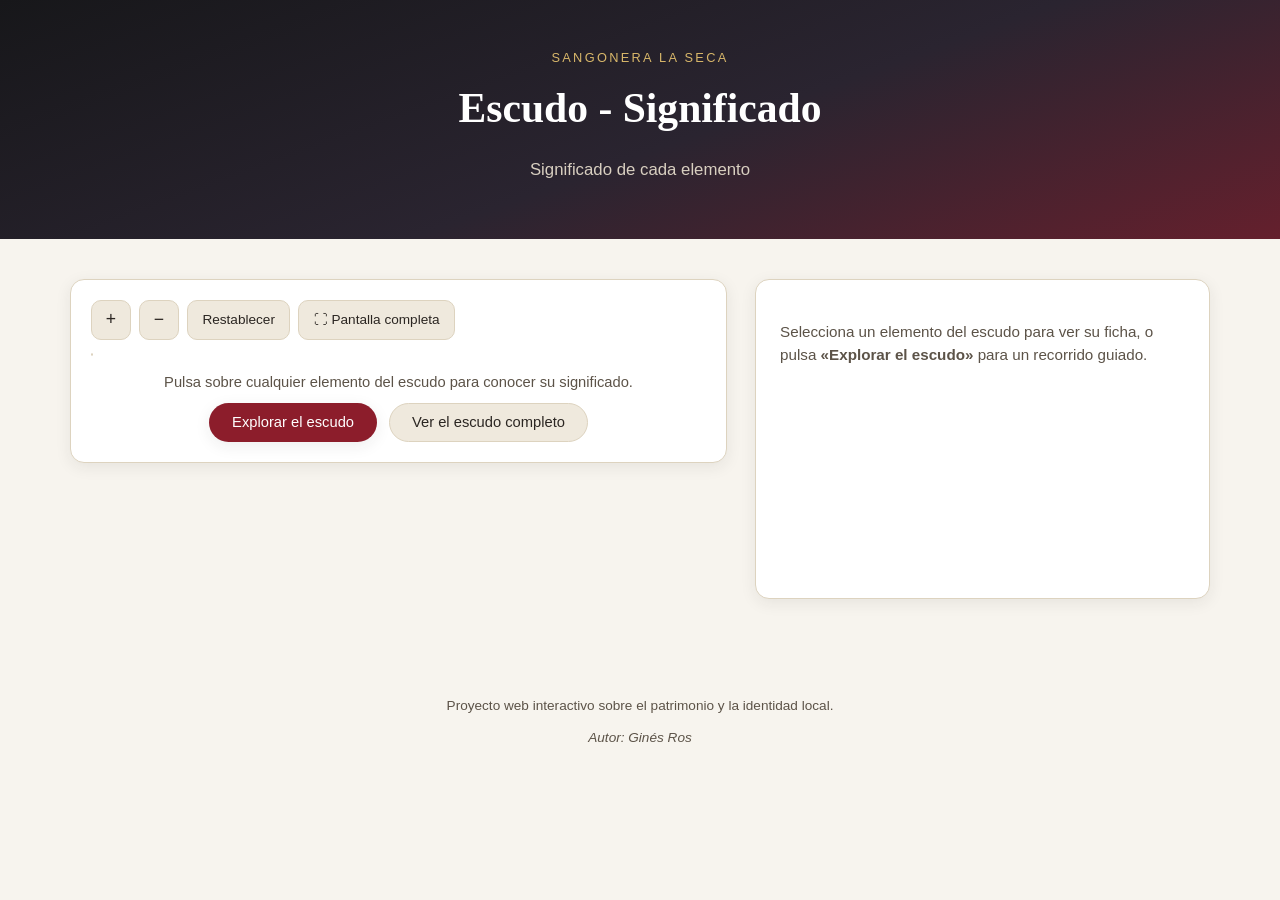
==== commit b8394ddd: "Agranda las flechas de scroll y las coloca junto al marco del escudo Antes estaban fijas en el borde" ====
--- a/publicar/index.html
+++ b/publicar/index.html
@@ -41,6 +41,7 @@
 <button type="button" class="btn-icono btn-icono--texto" id="btn-zoom-reset" aria-label="Restablecer zoom" title="Restablecer">Restablecer</button>
 <button type="button" class="btn-icono btn-icono--texto" id="btn-fullscreen" aria-label="Ver escudo a pantalla completa" title="Pantalla completa">⛶ Pantalla completa</button>
 </div>
+<div class="escudo-viewport-fila">
 <div class="escudo-viewport" id="escudo-viewport">
 <div class="escudo-lienzo" id="escudo-lienzo">
 <img
@@ -80,6 +81,7 @@
 <div class="indicador-scroll" aria-hidden="true">
 <span class="indicador-scroll__flecha">▲</span>
 <span class="indicador-scroll__flecha">▼</span>
+</div>
 </div>
 <p class="leyenda-instruccion">Pulsa sobre cualquier elemento del escudo para conocer su significado.</p>
 <div class="acciones-escudo">
--- a/publicar/css/styles.css
+++ b/publicar/css/styles.css
@@ -1 +1 @@
-:root{--color-fondo:#f7f4ee;--color-fondo-alterna:#efe9dd;--color-texto:#2b2622;--color-texto-suave:#5c5348;--color-oro:#a9822c;--color-oro-suave:#d8b76a;--color-gules:#8c1d2b;--color-azur:#1f3b64;--color-sable:#17171a;--color-borde:#ddd3bf;--color-superficie:#ffffff;--sombra-suave:0 4px 16px rgba(43,38,34,0.08);--sombra-media:0 10px 30px rgba(43,38,34,0.14);--radio:14px;--fuente-titulos:Georgia,'Times New Roman',serif;--fuente-texto:-apple-system,BlinkMacSystemFont,'Segoe UI',Roboto,sans-serif}*{box-sizing:border-box}html{scroll-behavior:smooth}body{margin:0;background:var(--color-fondo);color:var(--color-texto);font-family:var(--fuente-texto);line-height:1.55}body{-webkit-user-select:none;-moz-user-select:none;-ms-user-select:none;user-select:none}h1,h2,h3{font-family:var(--fuente-titulos);color:var(--color-texto);margin:0 0 0.4em}p{margin:0 0 0.8em}.skip-link{position:absolute;left:-9999px;top:0;background:var(--color-sable);color:#fff;padding:0.75em 1.2em;z-index:1000;border-radius:0 0 8px 0}.skip-link:focus{left:0}a:focus-visible,button:focus-visible,[tabindex]:focus-visible{outline:3px solid var(--color-oro);outline-offset:2px}.cabecera{background:linear-gradient(160deg,var(--color-sable) 0%,#2a2430 55%,var(--color-gules) 130%);color:#f6efe0;padding:3rem 1.5rem 3.5rem;text-align:center}.cabecera__contenido{max-width:780px;margin:0 auto}.cabecera__eyebrow{text-transform:uppercase;letter-spacing:0.18em;font-size:0.8rem;color:var(--color-oro-suave);margin-bottom:0.6em}.cabecera__titulo{font-size:clamp(1.7rem,4vw,2.6rem);color:#fff}.cabecera__subtitulo{font-size:1.05rem;color:#d8cfc0;margin:0}main{max-width:1180px;margin:0 auto;padding:2.5rem 1.25rem 4rem}.seccion-escudo{display:grid;grid-template-columns:minmax(0,1.3fr) minmax(280px,0.9fr);gap:1.75rem;align-items:start}.panel-escudo{background:var(--color-superficie);border:1px solid var(--color-borde);border-radius:var(--radio);padding:1.25rem;box-shadow:var(--sombra-suave)}.controles-escudo{display:flex;flex-wrap:wrap;gap:0.5rem;margin-bottom:0.85rem}.btn-icono{border:1px solid var(--color-borde);background:var(--color-fondo-alterna);color:var(--color-texto);border-radius:10px;width:40px;height:40px;font-size:1.1rem;cursor:pointer;display:inline-flex;align-items:center;justify-content:center;transition:background 0.15s ease,transform 0.15s ease}.btn-icono--texto{width:auto;padding:0 0.9rem;font-size:0.85rem;gap:0.4rem}.btn-icono:hover{background:var(--color-oro-suave);color:#2b2622}.btn-icono:active{transform:scale(0.96)}.escudo-viewport{position:relative;overflow:hidden;border-radius:10px;background:radial-gradient(circle at 50% 20%,#fbf8f1 0%,var(--color-fondo-alterna) 100%);border:1px solid var(--color-borde);aspect-ratio:950 / 1433;max-height:70vh;touch-action:none;overscroll-behavior:contain;cursor:grab}.escudo-viewport.arrastrando{cursor:grabbing}.indicador-scroll{display:none}@media (max-width:900px) and (pointer:coarse){.indicador-scroll{display:flex;flex-direction:column;align-items:center;gap:0.6rem;position:fixed;right:4px;top:50%;transform:translateY(-50%);z-index:5;pointer-events:none;opacity:0.55}.indicador-scroll__flecha{font-size:0.8rem;line-height:1;color:var(--color-texto-suave)}}.escudo-lienzo{position:absolute;inset:0;transform-origin:center center;transition:transform 0.25s ease;will-change:transform}.escudo-lienzo.sin-transicion{transition:none}#imagen-escudo{display:block;width:100%;height:100%;object-fit:contain;user-select:none;-webkit-user-drag:none;pointer-events:none}.svg-zonas{position:absolute;inset:0;touch-action:none;width:100%;height:100%}.svg-zonas polygon,.svg-zonas path,.svg-zonas circle,.svg-zonas rect{touch-action:none;fill:rgba(255,255,255,0);stroke:transparent;stroke-width:3;cursor:pointer;transition:fill 0.2s ease,stroke 0.2s ease,opacity 0.2s ease;pointer-events:all}.svg-zonas [data-id]:hover,.svg-zonas [data-id].zona-hover,.svg-zonas [data-id].zona-seleccionada,.svg-zonas [data-id]:focus,.svg-zonas [data-id]:focus-visible{fill:rgba(255,255,255,0);stroke:transparent;outline:none}.tooltip-zona{position:absolute;pointer-events:none;background:var(--color-sable);color:#fff;padding:0.35rem 0.7rem;border-radius:8px;font-size:0.82rem;white-space:nowrap;transform:translate(-50%,-130%);opacity:0;transition:opacity 0.15s ease;z-index:20}.tooltip-zona.visible{opacity:1}.leyenda-instruccion{text-align:center;color:var(--color-texto-suave);font-size:0.92rem;margin:0.9rem 0 0.6rem}.acciones-escudo{display:flex;flex-wrap:wrap;gap:0.7rem;justify-content:center}.btn{border-radius:999px;border:1px solid transparent;padding:0.65rem 1.4rem;font-size:0.92rem;cursor:pointer;transition:transform 0.15s ease,background 0.15s ease,box-shadow 0.15s ease;font-family:var(--fuente-texto)}.btn:active{transform:scale(0.97)}.btn--primario{background:var(--color-gules);color:#fff;box-shadow:var(--sombra-suave)}.btn--primario:hover{background:#71161f}.btn--secundario{background:var(--color-fondo-alterna);color:var(--color-texto);border-color:var(--color-borde)}.btn--secundario:hover{background:var(--color-oro-suave)}.btn--texto{background:none;color:var(--color-azur);padding:0.5rem 0.6rem}.btn--texto:hover{text-decoration:underline}.btn--cerrar{background:none;border-color:var(--color-borde);color:var(--color-texto-suave)}.btn--cerrar:hover{background:var(--color-fondo-alterna)}.panel-info{background:var(--color-superficie);border:1px solid var(--color-borde);border-radius:var(--radio);padding:1.5rem;box-shadow:var(--sombra-suave);min-height:320px;position:sticky;top:1.5rem}.panel-info__vacio{color:var(--color-texto-suave);font-size:0.95rem;padding:1rem 0}.panel-info__contenido{animation:fade-in 0.35s ease}@keyframes fade-in{from{opacity:0;transform:translateY(6px)}to{opacity:1;transform:translateY(0)}}.panel-info__categoria{display:inline-block;font-size:0.72rem;text-transform:uppercase;letter-spacing:0.08em;color:var(--color-oro);background:rgba(169,130,44,0.12);padding:0.25rem 0.6rem;border-radius:999px;margin-bottom:0.6rem}.panel-info__titulo{font-size:1.4rem}.panel-info__nombre{color:var(--color-texto-suave);font-style:italic;margin-top:-0.3rem}.panel-info__bloque{margin-top:1.1rem;padding-top:1.1rem;border-top:1px solid var(--color-borde)}.panel-info__bloque h3{font-size:0.9rem;text-transform:uppercase;letter-spacing:0.04em;color:var(--color-azur);font-family:var(--fuente-texto);font-weight:700}.panel-info__fuente p{font-size:0.85rem;color:var(--color-texto-suave)}.panel-info__multimedia{display:grid;gap:0.8rem;margin-top:0.9rem}.panel-info__multimedia-item{margin:0}.panel-info__multimedia-item img,.panel-info__multimedia-item video{display:block;width:100%;border-radius:8px;background:#000}.panel-info__multimedia-item img{cursor:zoom-in}.panel-info__multimedia-item img:fullscreen{object-fit:contain;background:#000}.panel-info__multimedia-item figcaption{margin-top:0.35rem;font-size:0.8rem;color:var(--color-texto-suave)}.panel-info__navegacion{display:flex;align-items:center;justify-content:space-between;margin-top:1.2rem;padding-top:1rem;border-top:1px dashed var(--color-borde);font-size:0.85rem;color:var(--color-texto-suave)}.panel-info__navegacion[hidden]{display:none}.panel-info__acciones{display:flex;justify-content:space-between;gap:0.6rem;margin-top:1.4rem}.panel-info__acciones[hidden]{display:none}.seccion-completa{margin-top:3rem;padding-top:2rem;border-top:1px solid var(--color-borde)}.explicacion-general{background:var(--color-fondo-alterna);border-radius:var(--radio);padding:1.5rem;margin-bottom:1.75rem}.explicacion-general p{margin-bottom:0.7rem}.tarjetas-elementos{display:grid;grid-template-columns:repeat(auto-fill,minmax(230px,1fr));gap:1rem}.tarjeta-elemento{background:var(--color-superficie);border:1px solid var(--color-borde);border-radius:12px;padding:1rem 1.1rem;cursor:pointer;transition:transform 0.15s ease,box-shadow 0.15s ease;text-align:left}.tarjeta-elemento:hover{transform:translateY(-3px);box-shadow:var(--sombra-media)}.tarjeta-elemento h4{margin:0 0 0.3rem;font-family:var(--fuente-titulos);font-size:1.05rem}.tarjeta-elemento span{font-size:0.72rem;text-transform:uppercase;color:var(--color-oro)}.tarjeta-elemento p{margin:0.4rem 0 0;font-size:0.88rem;color:var(--color-texto-suave)}.pie{text-align:center;padding:2rem 1.25rem 2.5rem;color:var(--color-texto-suave);font-size:0.85rem}.pie__autor{margin-top:0.2rem;font-style:italic}@media (max-width:900px){.seccion-escudo{grid-template-columns:1fr}.panel-info{position:static}.escudo-viewport{max-height:60vh}}@media (max-width:480px){.cabecera{padding:2.2rem 1.1rem 2.6rem}main{padding:1.5rem 0.85rem 3rem}.panel-escudo,.panel-info{padding:1rem}.acciones-escudo .btn{flex:1 1 auto;text-align:center}.controles-escudo{gap:0.3rem}.btn-icono{width:30px;height:30px;font-size:0.95rem;flex-shrink:0}.btn-icono--texto{width:auto;height:30px;flex-shrink:0;padding:0 0.5rem;font-size:0.7rem;white-space:nowrap}}.escudo-viewport:fullscreen,.escudo-viewport:-webkit-full-screen{max-height:100vh;aspect-ratio:auto;background:#111}@media (prefers-reduced-motion:reduce){*{animation-duration:0.001ms !important;transition-duration:0.001ms !important}}+:root{--color-fondo:#f7f4ee;--color-fondo-alterna:#efe9dd;--color-texto:#2b2622;--color-texto-suave:#5c5348;--color-oro:#a9822c;--color-oro-suave:#d8b76a;--color-gules:#8c1d2b;--color-azur:#1f3b64;--color-sable:#17171a;--color-borde:#ddd3bf;--color-superficie:#ffffff;--sombra-suave:0 4px 16px rgba(43,38,34,0.08);--sombra-media:0 10px 30px rgba(43,38,34,0.14);--radio:14px;--fuente-titulos:Georgia,'Times New Roman',serif;--fuente-texto:-apple-system,BlinkMacSystemFont,'Segoe UI',Roboto,sans-serif}*{box-sizing:border-box}html{scroll-behavior:smooth}body{margin:0;background:var(--color-fondo);color:var(--color-texto);font-family:var(--fuente-texto);line-height:1.55}body{-webkit-user-select:none;-moz-user-select:none;-ms-user-select:none;user-select:none}h1,h2,h3{font-family:var(--fuente-titulos);color:var(--color-texto);margin:0 0 0.4em}p{margin:0 0 0.8em}.skip-link{position:absolute;left:-9999px;top:0;background:var(--color-sable);color:#fff;padding:0.75em 1.2em;z-index:1000;border-radius:0 0 8px 0}.skip-link:focus{left:0}a:focus-visible,button:focus-visible,[tabindex]:focus-visible{outline:3px solid var(--color-oro);outline-offset:2px}.cabecera{background:linear-gradient(160deg,var(--color-sable) 0%,#2a2430 55%,var(--color-gules) 130%);color:#f6efe0;padding:3rem 1.5rem 3.5rem;text-align:center}.cabecera__contenido{max-width:780px;margin:0 auto}.cabecera__eyebrow{text-transform:uppercase;letter-spacing:0.18em;font-size:0.8rem;color:var(--color-oro-suave);margin-bottom:0.6em}.cabecera__titulo{font-size:clamp(1.7rem,4vw,2.6rem);color:#fff}.cabecera__subtitulo{font-size:1.05rem;color:#d8cfc0;margin:0}main{max-width:1180px;margin:0 auto;padding:2.5rem 1.25rem 4rem}.seccion-escudo{display:grid;grid-template-columns:minmax(0,1.3fr) minmax(280px,0.9fr);gap:1.75rem;align-items:start}.panel-escudo{background:var(--color-superficie);border:1px solid var(--color-borde);border-radius:var(--radio);padding:1.25rem;box-shadow:var(--sombra-suave)}.controles-escudo{display:flex;flex-wrap:wrap;gap:0.5rem;margin-bottom:0.85rem}.btn-icono{border:1px solid var(--color-borde);background:var(--color-fondo-alterna);color:var(--color-texto);border-radius:10px;width:40px;height:40px;font-size:1.1rem;cursor:pointer;display:inline-flex;align-items:center;justify-content:center;transition:background 0.15s ease,transform 0.15s ease}.btn-icono--texto{width:auto;padding:0 0.9rem;font-size:0.85rem;gap:0.4rem}.btn-icono:hover{background:var(--color-oro-suave);color:#2b2622}.btn-icono:active{transform:scale(0.96)}.escudo-viewport{position:relative;overflow:hidden;border-radius:10px;background:radial-gradient(circle at 50% 20%,#fbf8f1 0%,var(--color-fondo-alterna) 100%);border:1px solid var(--color-borde);aspect-ratio:950 / 1433;max-height:70vh;touch-action:none;overscroll-behavior:contain;cursor:grab}.escudo-viewport.arrastrando{cursor:grabbing}.escudo-viewport-fila{display:flex;align-items:center}.escudo-viewport-fila .escudo-viewport{min-width:0}.indicador-scroll{display:none}@media (max-width:900px) and (pointer:coarse){.escudo-viewport-fila{gap:0.4rem}.escudo-viewport-fila .escudo-viewport{flex:1 1 auto}.indicador-scroll{display:flex;flex-direction:column;align-items:center;gap:1rem;flex-shrink:0;opacity:0.6;pointer-events:none}.indicador-scroll__flecha{font-size:2rem;line-height:1;color:var(--color-texto-suave)}}.escudo-lienzo{position:absolute;inset:0;transform-origin:center center;transition:transform 0.25s ease;will-change:transform}.escudo-lienzo.sin-transicion{transition:none}#imagen-escudo{display:block;width:100%;height:100%;object-fit:contain;user-select:none;-webkit-user-drag:none;pointer-events:none}.svg-zonas{position:absolute;inset:0;touch-action:none;width:100%;height:100%}.svg-zonas polygon,.svg-zonas path,.svg-zonas circle,.svg-zonas rect{touch-action:none;fill:rgba(255,255,255,0);stroke:transparent;stroke-width:3;cursor:pointer;transition:fill 0.2s ease,stroke 0.2s ease,opacity 0.2s ease;pointer-events:all}.svg-zonas [data-id]:hover,.svg-zonas [data-id].zona-hover,.svg-zonas [data-id].zona-seleccionada,.svg-zonas [data-id]:focus,.svg-zonas [data-id]:focus-visible{fill:rgba(255,255,255,0);stroke:transparent;outline:none}.tooltip-zona{position:absolute;pointer-events:none;background:var(--color-sable);color:#fff;padding:0.35rem 0.7rem;border-radius:8px;font-size:0.82rem;white-space:nowrap;transform:translate(-50%,-130%);opacity:0;transition:opacity 0.15s ease;z-index:20}.tooltip-zona.visible{opacity:1}.leyenda-instruccion{text-align:center;color:var(--color-texto-suave);font-size:0.92rem;margin:0.9rem 0 0.6rem}.acciones-escudo{display:flex;flex-wrap:wrap;gap:0.7rem;justify-content:center}.btn{border-radius:999px;border:1px solid transparent;padding:0.65rem 1.4rem;font-size:0.92rem;cursor:pointer;transition:transform 0.15s ease,background 0.15s ease,box-shadow 0.15s ease;font-family:var(--fuente-texto)}.btn:active{transform:scale(0.97)}.btn--primario{background:var(--color-gules);color:#fff;box-shadow:var(--sombra-suave)}.btn--primario:hover{background:#71161f}.btn--secundario{background:var(--color-fondo-alterna);color:var(--color-texto);border-color:var(--color-borde)}.btn--secundario:hover{background:var(--color-oro-suave)}.btn--texto{background:none;color:var(--color-azur);padding:0.5rem 0.6rem}.btn--texto:hover{text-decoration:underline}.btn--cerrar{background:none;border-color:var(--color-borde);color:var(--color-texto-suave)}.btn--cerrar:hover{background:var(--color-fondo-alterna)}.panel-info{background:var(--color-superficie);border:1px solid var(--color-borde);border-radius:var(--radio);padding:1.5rem;box-shadow:var(--sombra-suave);min-height:320px;position:sticky;top:1.5rem}.panel-info__vacio{color:var(--color-texto-suave);font-size:0.95rem;padding:1rem 0}.panel-info__contenido{animation:fade-in 0.35s ease}@keyframes fade-in{from{opacity:0;transform:translateY(6px)}to{opacity:1;transform:translateY(0)}}.panel-info__categoria{display:inline-block;font-size:0.72rem;text-transform:uppercase;letter-spacing:0.08em;color:var(--color-oro);background:rgba(169,130,44,0.12);padding:0.25rem 0.6rem;border-radius:999px;margin-bottom:0.6rem}.panel-info__titulo{font-size:1.4rem}.panel-info__nombre{color:var(--color-texto-suave);font-style:italic;margin-top:-0.3rem}.panel-info__bloque{margin-top:1.1rem;padding-top:1.1rem;border-top:1px solid var(--color-borde)}.panel-info__bloque h3{font-size:0.9rem;text-transform:uppercase;letter-spacing:0.04em;color:var(--color-azur);font-family:var(--fuente-texto);font-weight:700}.panel-info__fuente p{font-size:0.85rem;color:var(--color-texto-suave)}.panel-info__multimedia{display:grid;gap:0.8rem;margin-top:0.9rem}.panel-info__multimedia-item{margin:0}.panel-info__multimedia-item img,.panel-info__multimedia-item video{display:block;width:100%;border-radius:8px;background:#000}.panel-info__multimedia-item img{cursor:zoom-in}.panel-info__multimedia-item img:fullscreen{object-fit:contain;background:#000}.panel-info__multimedia-item figcaption{margin-top:0.35rem;font-size:0.8rem;color:var(--color-texto-suave)}.panel-info__navegacion{display:flex;align-items:center;justify-content:space-between;margin-top:1.2rem;padding-top:1rem;border-top:1px dashed var(--color-borde);font-size:0.85rem;color:var(--color-texto-suave)}.panel-info__navegacion[hidden]{display:none}.panel-info__acciones{display:flex;justify-content:space-between;gap:0.6rem;margin-top:1.4rem}.panel-info__acciones[hidden]{display:none}.seccion-completa{margin-top:3rem;padding-top:2rem;border-top:1px solid var(--color-borde)}.explicacion-general{background:var(--color-fondo-alterna);border-radius:var(--radio);padding:1.5rem;margin-bottom:1.75rem}.explicacion-general p{margin-bottom:0.7rem}.tarjetas-elementos{display:grid;grid-template-columns:repeat(auto-fill,minmax(230px,1fr));gap:1rem}.tarjeta-elemento{background:var(--color-superficie);border:1px solid var(--color-borde);border-radius:12px;padding:1rem 1.1rem;cursor:pointer;transition:transform 0.15s ease,box-shadow 0.15s ease;text-align:left}.tarjeta-elemento:hover{transform:translateY(-3px);box-shadow:var(--sombra-media)}.tarjeta-elemento h4{margin:0 0 0.3rem;font-family:var(--fuente-titulos);font-size:1.05rem}.tarjeta-elemento span{font-size:0.72rem;text-transform:uppercase;color:var(--color-oro)}.tarjeta-elemento p{margin:0.4rem 0 0;font-size:0.88rem;color:var(--color-texto-suave)}.pie{text-align:center;padding:2rem 1.25rem 2.5rem;color:var(--color-texto-suave);font-size:0.85rem}.pie__autor{margin-top:0.2rem;font-style:italic}@media (max-width:900px){.seccion-escudo{grid-template-columns:1fr}.panel-info{position:static}.escudo-viewport{max-height:60vh}}@media (max-width:480px){.cabecera{padding:2.2rem 1.1rem 2.6rem}main{padding:1.5rem 0.85rem 3rem}.panel-escudo,.panel-info{padding:1rem}.acciones-escudo .btn{flex:1 1 auto;text-align:center}.controles-escudo{gap:0.3rem}.btn-icono{width:30px;height:30px;font-size:0.95rem;flex-shrink:0}.btn-icono--texto{width:auto;height:30px;flex-shrink:0;padding:0 0.5rem;font-size:0.7rem;white-space:nowrap}}.escudo-viewport:fullscreen,.escudo-viewport:-webkit-full-screen{max-height:100vh;aspect-ratio:auto;background:#111}@media (prefers-reduced-motion:reduce){*{animation-duration:0.001ms !important;transition-duration:0.001ms !important}}
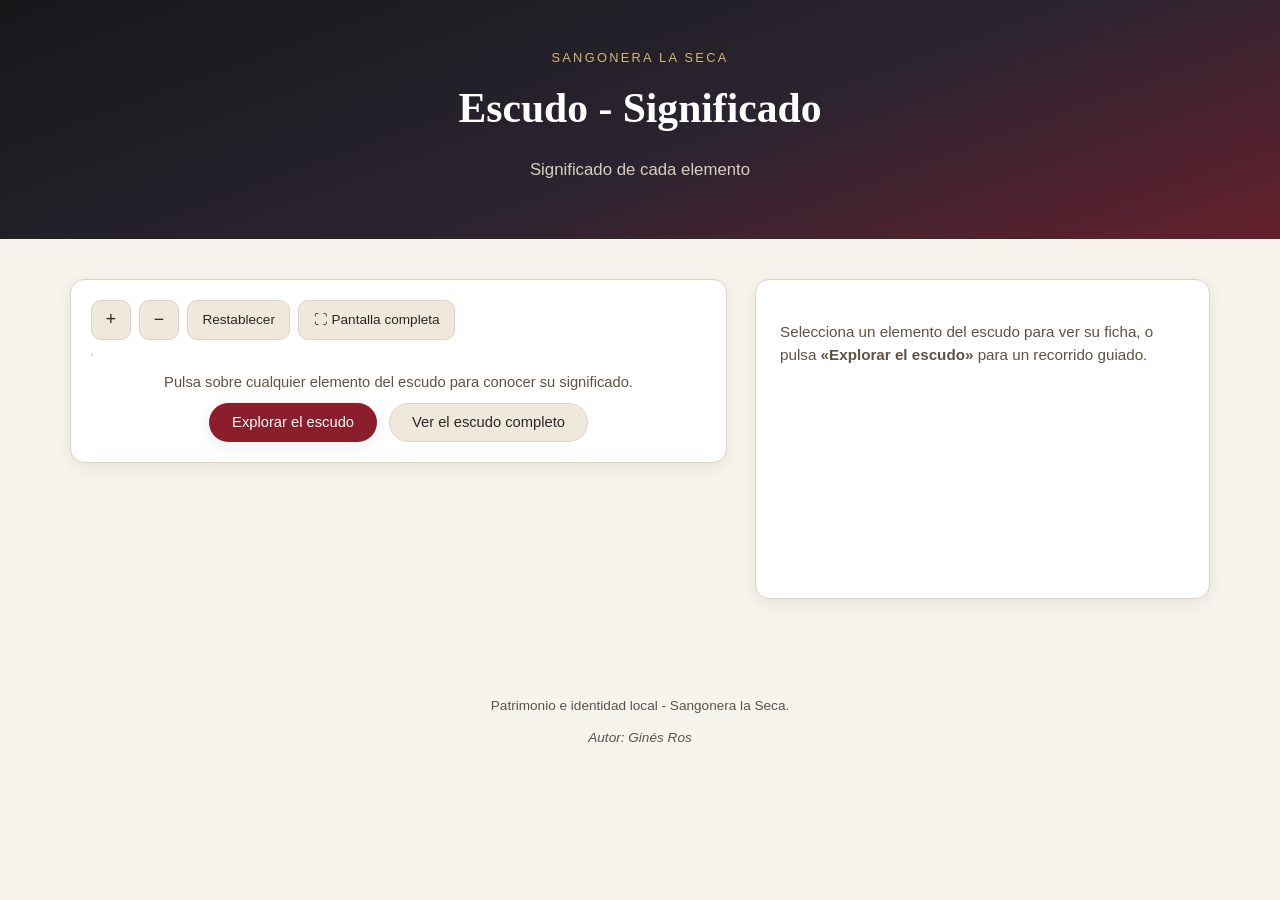
==== commit 9aa930a3: "Cambia el pie de página a «Patrimonio e identidad local - Sangonera la Seca»" ====
--- a/publicar/index.html
+++ b/publicar/index.html
@@ -79,8 +79,8 @@
 </div>
 </div>
 <div class="indicador-scroll" aria-hidden="true">
-<span class="indicador-scroll__flecha">▲</span>
-<span class="indicador-scroll__flecha">▼</span>
+<span class="indicador-scroll__flecha indicador-scroll__flecha--arriba"></span>
+<span class="indicador-scroll__flecha indicador-scroll__flecha--abajo"></span>
 </div>
 </div>
 <p class="leyenda-instruccion">Pulsa sobre cualquier elemento del escudo para conocer su significado.</p>
@@ -134,7 +134,7 @@
 </section>
 </main>
 <footer class="pie">
-<p>Proyecto web interactivo sobre el patrimonio y la identidad local.</p>
+<p>Patrimonio e identidad local - Sangonera la Seca.</p>
 <p class="pie__autor" id="pie-autor"></p>
 </footer>
 <script src="js/proteccion.js"></script>
--- a/publicar/css/styles.css
+++ b/publicar/css/styles.css
@@ -1 +1 @@
-:root{--color-fondo:#f7f4ee;--color-fondo-alterna:#efe9dd;--color-texto:#2b2622;--color-texto-suave:#5c5348;--color-oro:#a9822c;--color-oro-suave:#d8b76a;--color-gules:#8c1d2b;--color-azur:#1f3b64;--color-sable:#17171a;--color-borde:#ddd3bf;--color-superficie:#ffffff;--sombra-suave:0 4px 16px rgba(43,38,34,0.08);--sombra-media:0 10px 30px rgba(43,38,34,0.14);--radio:14px;--fuente-titulos:Georgia,'Times New Roman',serif;--fuente-texto:-apple-system,BlinkMacSystemFont,'Segoe UI',Roboto,sans-serif}*{box-sizing:border-box}html{scroll-behavior:smooth}body{margin:0;background:var(--color-fondo);color:var(--color-texto);font-family:var(--fuente-texto);line-height:1.55}body{-webkit-user-select:none;-moz-user-select:none;-ms-user-select:none;user-select:none}h1,h2,h3{font-family:var(--fuente-titulos);color:var(--color-texto);margin:0 0 0.4em}p{margin:0 0 0.8em}.skip-link{position:absolute;left:-9999px;top:0;background:var(--color-sable);color:#fff;padding:0.75em 1.2em;z-index:1000;border-radius:0 0 8px 0}.skip-link:focus{left:0}a:focus-visible,button:focus-visible,[tabindex]:focus-visible{outline:3px solid var(--color-oro);outline-offset:2px}.cabecera{background:linear-gradient(160deg,var(--color-sable) 0%,#2a2430 55%,var(--color-gules) 130%);color:#f6efe0;padding:3rem 1.5rem 3.5rem;text-align:center}.cabecera__contenido{max-width:780px;margin:0 auto}.cabecera__eyebrow{text-transform:uppercase;letter-spacing:0.18em;font-size:0.8rem;color:var(--color-oro-suave);margin-bottom:0.6em}.cabecera__titulo{font-size:clamp(1.7rem,4vw,2.6rem);color:#fff}.cabecera__subtitulo{font-size:1.05rem;color:#d8cfc0;margin:0}main{max-width:1180px;margin:0 auto;padding:2.5rem 1.25rem 4rem}.seccion-escudo{display:grid;grid-template-columns:minmax(0,1.3fr) minmax(280px,0.9fr);gap:1.75rem;align-items:start}.panel-escudo{background:var(--color-superficie);border:1px solid var(--color-borde);border-radius:var(--radio);padding:1.25rem;box-shadow:var(--sombra-suave)}.controles-escudo{display:flex;flex-wrap:wrap;gap:0.5rem;margin-bottom:0.85rem}.btn-icono{border:1px solid var(--color-borde);background:var(--color-fondo-alterna);color:var(--color-texto);border-radius:10px;width:40px;height:40px;font-size:1.1rem;cursor:pointer;display:inline-flex;align-items:center;justify-content:center;transition:background 0.15s ease,transform 0.15s ease}.btn-icono--texto{width:auto;padding:0 0.9rem;font-size:0.85rem;gap:0.4rem}.btn-icono:hover{background:var(--color-oro-suave);color:#2b2622}.btn-icono:active{transform:scale(0.96)}.escudo-viewport{position:relative;overflow:hidden;border-radius:10px;background:radial-gradient(circle at 50% 20%,#fbf8f1 0%,var(--color-fondo-alterna) 100%);border:1px solid var(--color-borde);aspect-ratio:950 / 1433;max-height:70vh;touch-action:none;overscroll-behavior:contain;cursor:grab}.escudo-viewport.arrastrando{cursor:grabbing}.escudo-viewport-fila{display:flex;align-items:center}.escudo-viewport-fila .escudo-viewport{min-width:0}.indicador-scroll{display:none}@media (max-width:900px) and (pointer:coarse){.escudo-viewport-fila{gap:0.4rem}.escudo-viewport-fila .escudo-viewport{flex:1 1 auto}.indicador-scroll{display:flex;flex-direction:column;align-items:center;gap:1rem;flex-shrink:0;opacity:0.6;pointer-events:none}.indicador-scroll__flecha{font-size:2rem;line-height:1;color:var(--color-texto-suave)}}.escudo-lienzo{position:absolute;inset:0;transform-origin:center center;transition:transform 0.25s ease;will-change:transform}.escudo-lienzo.sin-transicion{transition:none}#imagen-escudo{display:block;width:100%;height:100%;object-fit:contain;user-select:none;-webkit-user-drag:none;pointer-events:none}.svg-zonas{position:absolute;inset:0;touch-action:none;width:100%;height:100%}.svg-zonas polygon,.svg-zonas path,.svg-zonas circle,.svg-zonas rect{touch-action:none;fill:rgba(255,255,255,0);stroke:transparent;stroke-width:3;cursor:pointer;transition:fill 0.2s ease,stroke 0.2s ease,opacity 0.2s ease;pointer-events:all}.svg-zonas [data-id]:hover,.svg-zonas [data-id].zona-hover,.svg-zonas [data-id].zona-seleccionada,.svg-zonas [data-id]:focus,.svg-zonas [data-id]:focus-visible{fill:rgba(255,255,255,0);stroke:transparent;outline:none}.tooltip-zona{position:absolute;pointer-events:none;background:var(--color-sable);color:#fff;padding:0.35rem 0.7rem;border-radius:8px;font-size:0.82rem;white-space:nowrap;transform:translate(-50%,-130%);opacity:0;transition:opacity 0.15s ease;z-index:20}.tooltip-zona.visible{opacity:1}.leyenda-instruccion{text-align:center;color:var(--color-texto-suave);font-size:0.92rem;margin:0.9rem 0 0.6rem}.acciones-escudo{display:flex;flex-wrap:wrap;gap:0.7rem;justify-content:center}.btn{border-radius:999px;border:1px solid transparent;padding:0.65rem 1.4rem;font-size:0.92rem;cursor:pointer;transition:transform 0.15s ease,background 0.15s ease,box-shadow 0.15s ease;font-family:var(--fuente-texto)}.btn:active{transform:scale(0.97)}.btn--primario{background:var(--color-gules);color:#fff;box-shadow:var(--sombra-suave)}.btn--primario:hover{background:#71161f}.btn--secundario{background:var(--color-fondo-alterna);color:var(--color-texto);border-color:var(--color-borde)}.btn--secundario:hover{background:var(--color-oro-suave)}.btn--texto{background:none;color:var(--color-azur);padding:0.5rem 0.6rem}.btn--texto:hover{text-decoration:underline}.btn--cerrar{background:none;border-color:var(--color-borde);color:var(--color-texto-suave)}.btn--cerrar:hover{background:var(--color-fondo-alterna)}.panel-info{background:var(--color-superficie);border:1px solid var(--color-borde);border-radius:var(--radio);padding:1.5rem;box-shadow:var(--sombra-suave);min-height:320px;position:sticky;top:1.5rem}.panel-info__vacio{color:var(--color-texto-suave);font-size:0.95rem;padding:1rem 0}.panel-info__contenido{animation:fade-in 0.35s ease}@keyframes fade-in{from{opacity:0;transform:translateY(6px)}to{opacity:1;transform:translateY(0)}}.panel-info__categoria{display:inline-block;font-size:0.72rem;text-transform:uppercase;letter-spacing:0.08em;color:var(--color-oro);background:rgba(169,130,44,0.12);padding:0.25rem 0.6rem;border-radius:999px;margin-bottom:0.6rem}.panel-info__titulo{font-size:1.4rem}.panel-info__nombre{color:var(--color-texto-suave);font-style:italic;margin-top:-0.3rem}.panel-info__bloque{margin-top:1.1rem;padding-top:1.1rem;border-top:1px solid var(--color-borde)}.panel-info__bloque h3{font-size:0.9rem;text-transform:uppercase;letter-spacing:0.04em;color:var(--color-azur);font-family:var(--fuente-texto);font-weight:700}.panel-info__fuente p{font-size:0.85rem;color:var(--color-texto-suave)}.panel-info__multimedia{display:grid;gap:0.8rem;margin-top:0.9rem}.panel-info__multimedia-item{margin:0}.panel-info__multimedia-item img,.panel-info__multimedia-item video{display:block;width:100%;border-radius:8px;background:#000}.panel-info__multimedia-item img{cursor:zoom-in}.panel-info__multimedia-item img:fullscreen{object-fit:contain;background:#000}.panel-info__multimedia-item figcaption{margin-top:0.35rem;font-size:0.8rem;color:var(--color-texto-suave)}.panel-info__navegacion{display:flex;align-items:center;justify-content:space-between;margin-top:1.2rem;padding-top:1rem;border-top:1px dashed var(--color-borde);font-size:0.85rem;color:var(--color-texto-suave)}.panel-info__navegacion[hidden]{display:none}.panel-info__acciones{display:flex;justify-content:space-between;gap:0.6rem;margin-top:1.4rem}.panel-info__acciones[hidden]{display:none}.seccion-completa{margin-top:3rem;padding-top:2rem;border-top:1px solid var(--color-borde)}.explicacion-general{background:var(--color-fondo-alterna);border-radius:var(--radio);padding:1.5rem;margin-bottom:1.75rem}.explicacion-general p{margin-bottom:0.7rem}.tarjetas-elementos{display:grid;grid-template-columns:repeat(auto-fill,minmax(230px,1fr));gap:1rem}.tarjeta-elemento{background:var(--color-superficie);border:1px solid var(--color-borde);border-radius:12px;padding:1rem 1.1rem;cursor:pointer;transition:transform 0.15s ease,box-shadow 0.15s ease;text-align:left}.tarjeta-elemento:hover{transform:translateY(-3px);box-shadow:var(--sombra-media)}.tarjeta-elemento h4{margin:0 0 0.3rem;font-family:var(--fuente-titulos);font-size:1.05rem}.tarjeta-elemento span{font-size:0.72rem;text-transform:uppercase;color:var(--color-oro)}.tarjeta-elemento p{margin:0.4rem 0 0;font-size:0.88rem;color:var(--color-texto-suave)}.pie{text-align:center;padding:2rem 1.25rem 2.5rem;color:var(--color-texto-suave);font-size:0.85rem}.pie__autor{margin-top:0.2rem;font-style:italic}@media (max-width:900px){.seccion-escudo{grid-template-columns:1fr}.panel-info{position:static}.escudo-viewport{max-height:60vh}}@media (max-width:480px){.cabecera{padding:2.2rem 1.1rem 2.6rem}main{padding:1.5rem 0.85rem 3rem}.panel-escudo,.panel-info{padding:1rem}.acciones-escudo .btn{flex:1 1 auto;text-align:center}.controles-escudo{gap:0.3rem}.btn-icono{width:30px;height:30px;font-size:0.95rem;flex-shrink:0}.btn-icono--texto{width:auto;height:30px;flex-shrink:0;padding:0 0.5rem;font-size:0.7rem;white-space:nowrap}}.escudo-viewport:fullscreen,.escudo-viewport:-webkit-full-screen{max-height:100vh;aspect-ratio:auto;background:#111}@media (prefers-reduced-motion:reduce){*{animation-duration:0.001ms !important;transition-duration:0.001ms !important}}+:root{--color-fondo:#f7f4ee;--color-fondo-alterna:#efe9dd;--color-texto:#2b2622;--color-texto-suave:#5c5348;--color-oro:#a9822c;--color-oro-suave:#d8b76a;--color-gules:#8c1d2b;--color-azur:#1f3b64;--color-sable:#17171a;--color-borde:#ddd3bf;--color-superficie:#ffffff;--sombra-suave:0 4px 16px rgba(43,38,34,0.08);--sombra-media:0 10px 30px rgba(43,38,34,0.14);--radio:14px;--fuente-titulos:Georgia,'Times New Roman',serif;--fuente-texto:-apple-system,BlinkMacSystemFont,'Segoe UI',Roboto,sans-serif}*{box-sizing:border-box}html{scroll-behavior:smooth}body{margin:0;background:var(--color-fondo);color:var(--color-texto);font-family:var(--fuente-texto);line-height:1.55}body{-webkit-user-select:none;-moz-user-select:none;-ms-user-select:none;user-select:none}h1,h2,h3{font-family:var(--fuente-titulos);color:var(--color-texto);margin:0 0 0.4em}p{margin:0 0 0.8em}.skip-link{position:absolute;left:-9999px;top:0;background:var(--color-sable);color:#fff;padding:0.75em 1.2em;z-index:1000;border-radius:0 0 8px 0}.skip-link:focus{left:0}a:focus-visible,button:focus-visible,[tabindex]:focus-visible{outline:3px solid var(--color-oro);outline-offset:2px}.cabecera{background:linear-gradient(160deg,var(--color-sable) 0%,#2a2430 55%,var(--color-gules) 130%);color:#f6efe0;padding:3rem 1.5rem 3.5rem;text-align:center}.cabecera__contenido{max-width:780px;margin:0 auto}.cabecera__eyebrow{text-transform:uppercase;letter-spacing:0.18em;font-size:0.8rem;color:var(--color-oro-suave);margin-bottom:0.6em}.cabecera__titulo{font-size:clamp(1.7rem,4vw,2.6rem);color:#fff}.cabecera__subtitulo{font-size:1.05rem;color:#d8cfc0;margin:0}main{max-width:1180px;margin:0 auto;padding:2.5rem 1.25rem 4rem}.seccion-escudo{display:grid;grid-template-columns:minmax(0,1.3fr) minmax(280px,0.9fr);gap:1.75rem;align-items:start}.panel-escudo{background:var(--color-superficie);border:1px solid var(--color-borde);border-radius:var(--radio);padding:1.25rem;box-shadow:var(--sombra-suave)}.controles-escudo{display:flex;flex-wrap:wrap;gap:0.5rem;margin-bottom:0.85rem}.btn-icono{border:1px solid var(--color-borde);background:var(--color-fondo-alterna);color:var(--color-texto);border-radius:10px;width:40px;height:40px;font-size:1.1rem;cursor:pointer;display:inline-flex;align-items:center;justify-content:center;transition:background 0.15s ease,transform 0.15s ease}.btn-icono--texto{width:auto;padding:0 0.9rem;font-size:0.85rem;gap:0.4rem}.btn-icono:hover{background:var(--color-oro-suave);color:#2b2622}.btn-icono:active{transform:scale(0.96)}.escudo-viewport{position:relative;overflow:hidden;border-radius:10px;background:radial-gradient(circle at 50% 20%,#fbf8f1 0%,var(--color-fondo-alterna) 100%);border:1px solid var(--color-borde);aspect-ratio:950 / 1433;max-height:70vh;touch-action:none;overscroll-behavior:contain;cursor:grab}.escudo-viewport.arrastrando{cursor:grabbing}.escudo-viewport-fila{display:flex;align-items:center}.escudo-viewport-fila .escudo-viewport{min-width:0}.indicador-scroll{display:none}@media (max-width:900px) and (pointer:coarse){.escudo-viewport-fila{gap:0.4rem}.escudo-viewport-fila .escudo-viewport{flex:1 1 auto}.indicador-scroll{display:flex;flex-direction:column;align-items:center;gap:1.1rem;flex-shrink:0;opacity:0.65;pointer-events:none}.indicador-scroll__flecha{width:0;height:0;border-left:16px solid transparent;border-right:16px solid transparent}.indicador-scroll__flecha--arriba{border-bottom:22px solid var(--color-texto-suave)}.indicador-scroll__flecha--abajo{border-top:22px solid var(--color-texto-suave)}}.escudo-lienzo{position:absolute;inset:0;transform-origin:center center;transition:transform 0.25s ease;will-change:transform}.escudo-lienzo.sin-transicion{transition:none}#imagen-escudo{display:block;width:100%;height:100%;object-fit:contain;user-select:none;-webkit-user-drag:none;pointer-events:none}.svg-zonas{position:absolute;inset:0;touch-action:none;width:100%;height:100%}.svg-zonas polygon,.svg-zonas path,.svg-zonas circle,.svg-zonas rect{touch-action:none;fill:rgba(255,255,255,0);stroke:transparent;stroke-width:3;cursor:pointer;transition:fill 0.2s ease,stroke 0.2s ease,opacity 0.2s ease;pointer-events:all}.svg-zonas [data-id]:hover,.svg-zonas [data-id].zona-hover,.svg-zonas [data-id].zona-seleccionada,.svg-zonas [data-id]:focus,.svg-zonas [data-id]:focus-visible{fill:rgba(255,255,255,0);stroke:transparent;outline:none}.tooltip-zona{position:absolute;pointer-events:none;background:var(--color-sable);color:#fff;padding:0.35rem 0.7rem;border-radius:8px;font-size:0.82rem;white-space:nowrap;transform:translate(-50%,-130%);opacity:0;transition:opacity 0.15s ease;z-index:20}.tooltip-zona.visible{opacity:1}.leyenda-instruccion{text-align:center;color:var(--color-texto-suave);font-size:0.92rem;margin:0.9rem 0 0.6rem}.acciones-escudo{display:flex;flex-wrap:wrap;gap:0.7rem;justify-content:center}.btn{border-radius:999px;border:1px solid transparent;padding:0.65rem 1.4rem;font-size:0.92rem;cursor:pointer;transition:transform 0.15s ease,background 0.15s ease,box-shadow 0.15s ease;font-family:var(--fuente-texto)}.btn:active{transform:scale(0.97)}.btn--primario{background:var(--color-gules);color:#fff;box-shadow:var(--sombra-suave)}.btn--primario:hover{background:#71161f}.btn--secundario{background:var(--color-fondo-alterna);color:var(--color-texto);border-color:var(--color-borde)}.btn--secundario:hover{background:var(--color-oro-suave)}.btn--texto{background:none;color:var(--color-azur);padding:0.5rem 0.6rem}.btn--texto:hover{text-decoration:underline}.btn--cerrar{background:none;border-color:var(--color-borde);color:var(--color-texto-suave)}.btn--cerrar:hover{background:var(--color-fondo-alterna)}.panel-info{background:var(--color-superficie);border:1px solid var(--color-borde);border-radius:var(--radio);padding:1.5rem;box-shadow:var(--sombra-suave);min-height:320px;position:sticky;top:1.5rem}.panel-info__vacio{color:var(--color-texto-suave);font-size:0.95rem;padding:1rem 0}.panel-info__contenido{animation:fade-in 0.35s ease}@keyframes fade-in{from{opacity:0;transform:translateY(6px)}to{opacity:1;transform:translateY(0)}}.panel-info__categoria{display:inline-block;font-size:0.72rem;text-transform:uppercase;letter-spacing:0.08em;color:var(--color-oro);background:rgba(169,130,44,0.12);padding:0.25rem 0.6rem;border-radius:999px;margin-bottom:0.6rem}.panel-info__titulo{font-size:1.4rem}.panel-info__nombre{color:var(--color-texto-suave);font-style:italic;margin-top:-0.3rem}.panel-info__bloque{margin-top:1.1rem;padding-top:1.1rem;border-top:1px solid var(--color-borde)}.panel-info__bloque h3{font-size:0.9rem;text-transform:uppercase;letter-spacing:0.04em;color:var(--color-azur);font-family:var(--fuente-texto);font-weight:700}.panel-info__fuente p{font-size:0.85rem;color:var(--color-texto-suave)}.panel-info__multimedia{display:grid;gap:0.8rem;margin-top:0.9rem}.panel-info__multimedia-item{margin:0}.panel-info__multimedia-item img,.panel-info__multimedia-item video{display:block;width:100%;border-radius:8px;background:#000}.panel-info__multimedia-item img{cursor:zoom-in}.panel-info__multimedia-item img:fullscreen{object-fit:contain;background:#000}.panel-info__multimedia-item figcaption{margin-top:0.35rem;font-size:0.8rem;color:var(--color-texto-suave)}.panel-info__navegacion{display:flex;align-items:center;justify-content:space-between;margin-top:1.2rem;padding-top:1rem;border-top:1px dashed var(--color-borde);font-size:0.85rem;color:var(--color-texto-suave)}.panel-info__navegacion[hidden]{display:none}.panel-info__acciones{display:flex;justify-content:space-between;gap:0.6rem;margin-top:1.4rem}.panel-info__acciones[hidden]{display:none}.seccion-completa{margin-top:3rem;padding-top:2rem;border-top:1px solid var(--color-borde)}.explicacion-general{background:var(--color-fondo-alterna);border-radius:var(--radio);padding:1.5rem;margin-bottom:1.75rem}.explicacion-general p{margin-bottom:0.7rem}.tarjetas-elementos{display:grid;grid-template-columns:repeat(auto-fill,minmax(230px,1fr));gap:1rem}.tarjeta-elemento{background:var(--color-superficie);border:1px solid var(--color-borde);border-radius:12px;padding:1rem 1.1rem;cursor:pointer;transition:transform 0.15s ease,box-shadow 0.15s ease;text-align:left}.tarjeta-elemento:hover{transform:translateY(-3px);box-shadow:var(--sombra-media)}.tarjeta-elemento h4{margin:0 0 0.3rem;font-family:var(--fuente-titulos);font-size:1.05rem}.tarjeta-elemento span{font-size:0.72rem;text-transform:uppercase;color:var(--color-oro)}.tarjeta-elemento p{margin:0.4rem 0 0;font-size:0.88rem;color:var(--color-texto-suave)}.pie{text-align:center;padding:2rem 1.25rem 2.5rem;color:var(--color-texto-suave);font-size:0.85rem}.pie__autor{margin-top:0.2rem;font-style:italic}@media (max-width:900px){.seccion-escudo{grid-template-columns:1fr}.panel-info{position:static}.escudo-viewport{max-height:60vh}}@media (max-width:480px){.cabecera{padding:2.2rem 1.1rem 2.6rem}main{padding:1.5rem 0.85rem 3rem}.panel-escudo,.panel-info{padding:1rem}.acciones-escudo .btn{flex:1 1 auto;text-align:center}.controles-escudo{gap:0.3rem}.btn-icono{width:30px;height:30px;font-size:0.95rem;flex-shrink:0}.btn-icono--texto{width:auto;height:30px;flex-shrink:0;padding:0 0.5rem;font-size:0.7rem;white-space:nowrap}}.escudo-viewport:fullscreen,.escudo-viewport:-webkit-full-screen{max-height:100vh;aspect-ratio:auto;background:#111}@media (prefers-reduced-motion:reduce){*{animation-duration:0.001ms !important;transition-duration:0.001ms !important}}
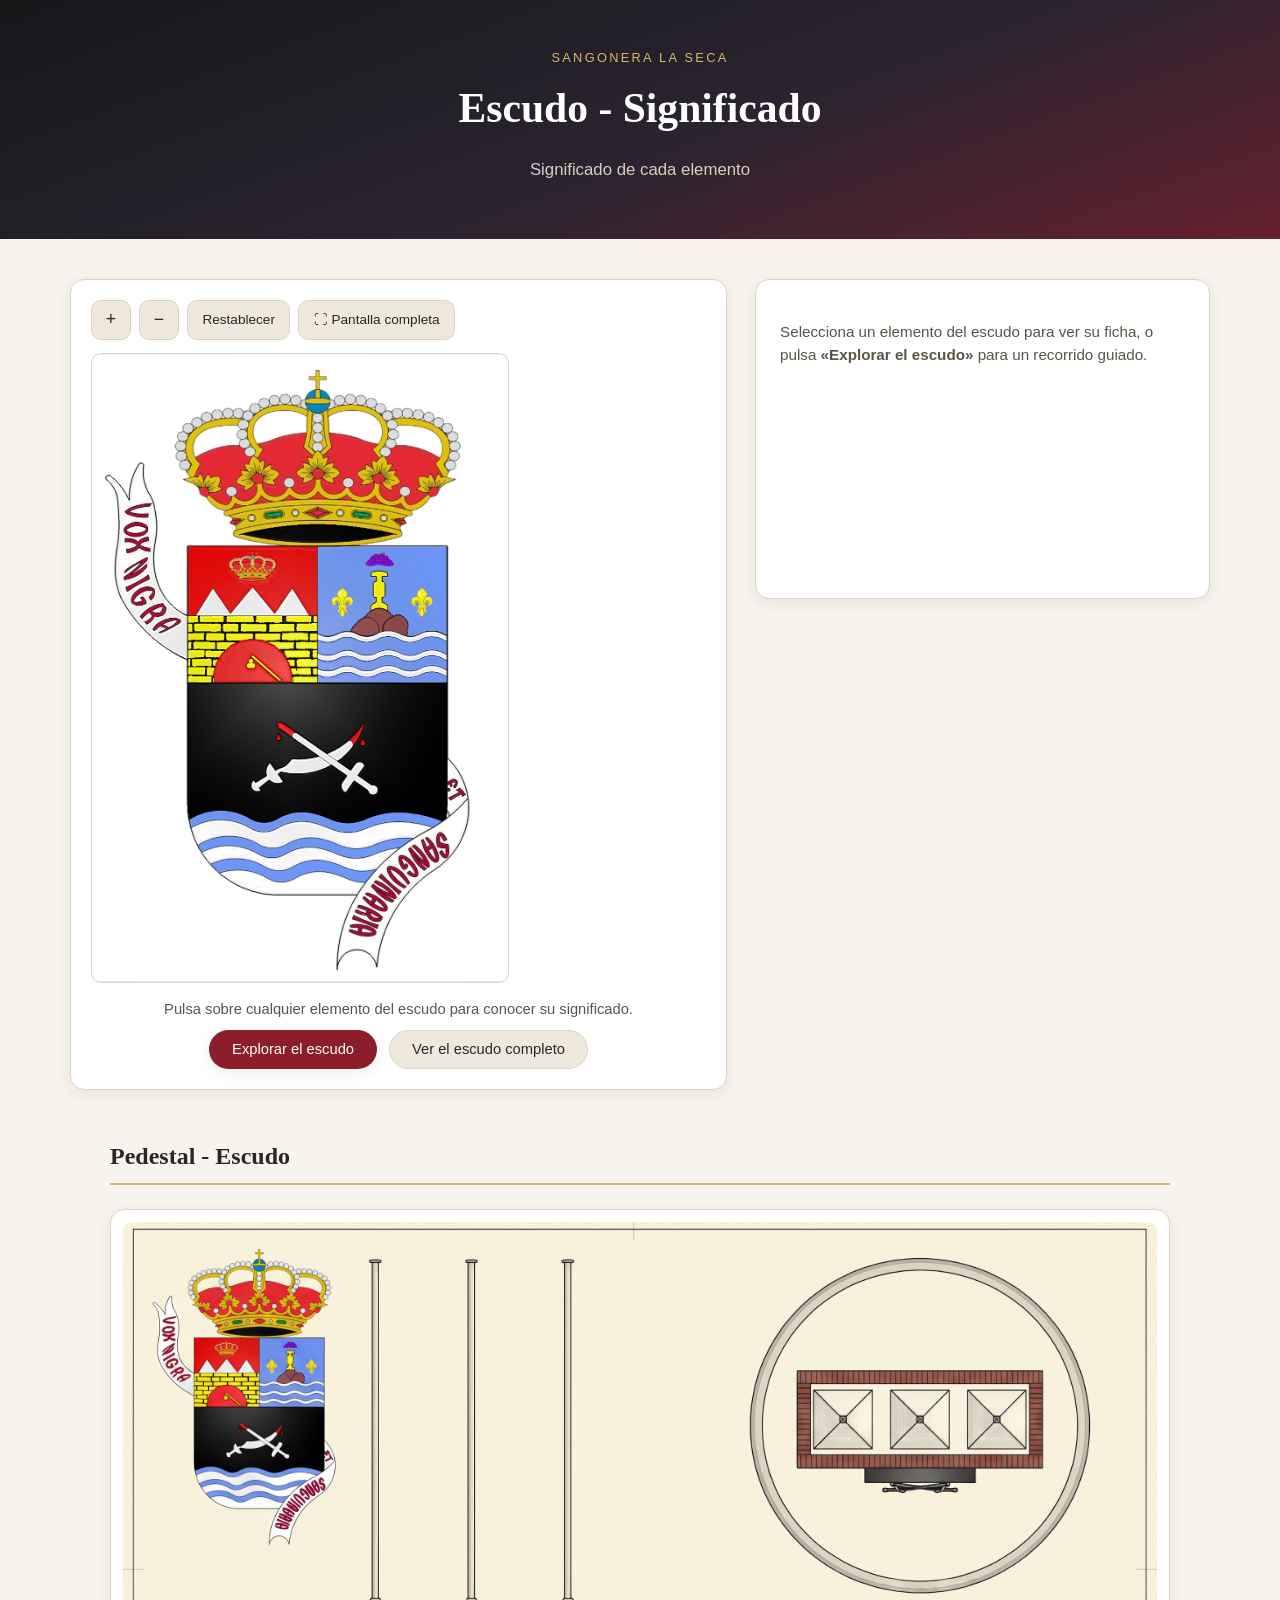
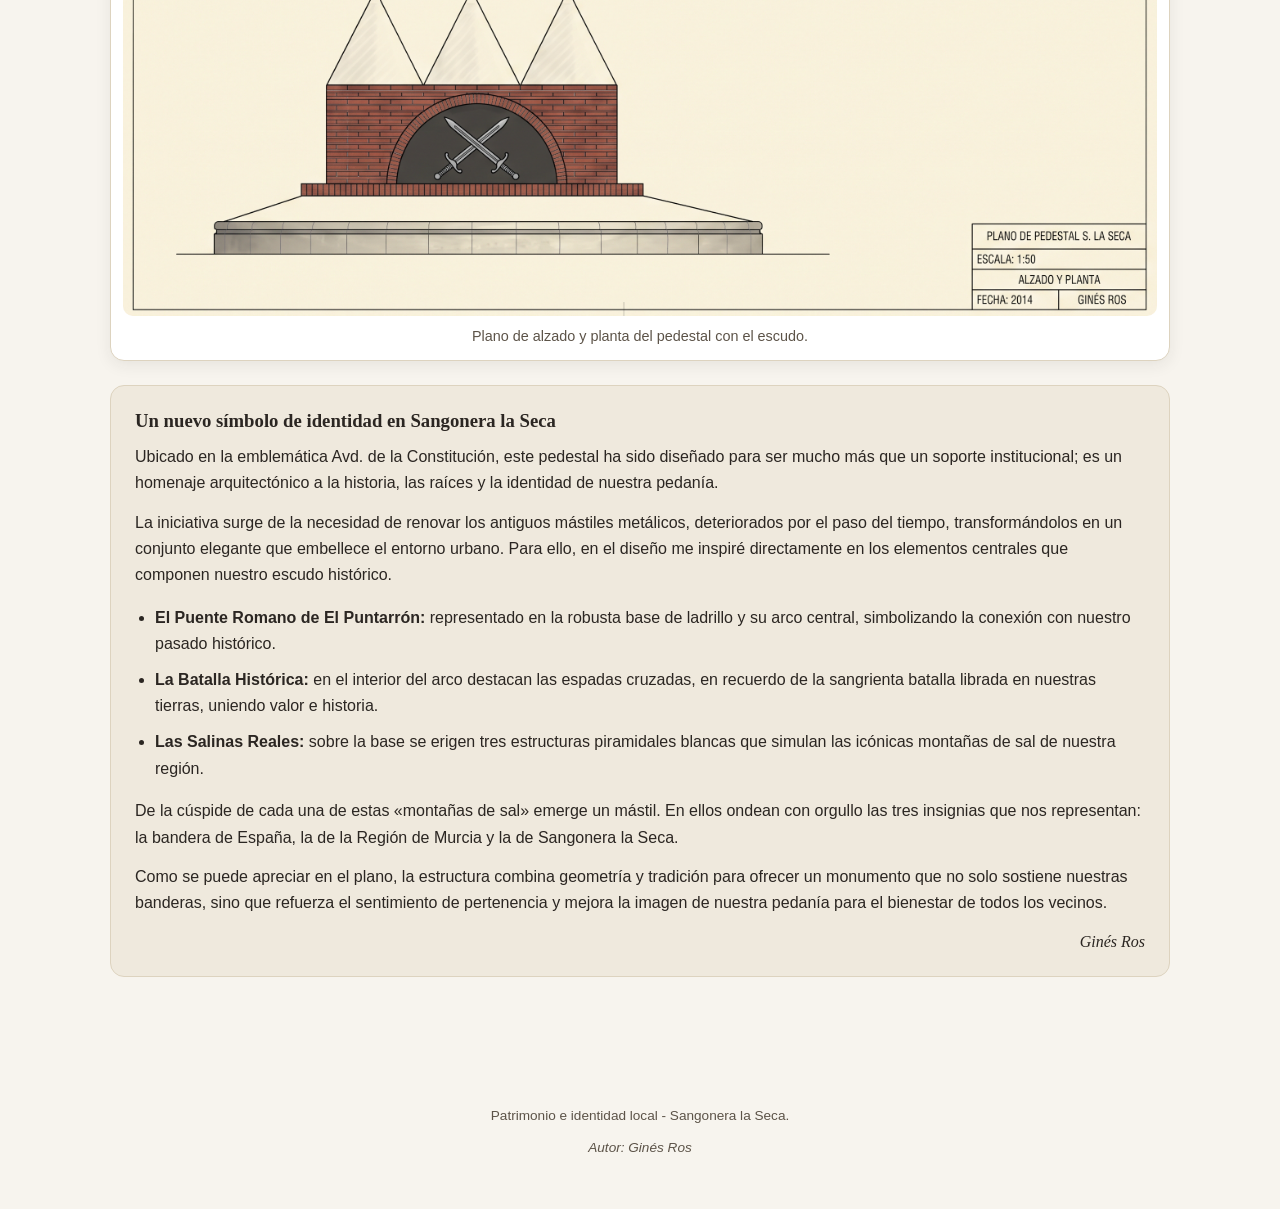
==== commit 6f6ea6f6: "Añade sección «Pedestal - Escudo» con plano y explicación Co-Authored-By: Claude Sonnet 5.5 <noreply" ====
--- a/publicar/index.html
+++ b/publicar/index.html
@@ -132,6 +132,30 @@
 <h3>Todas las partes del escudo</h3>
 <div class="tarjetas-elementos" id="tarjetas-elementos"></div>
 </section>
+<section class="seccion-pedestal" id="pedestal-escudo" aria-labelledby="pedestal-titulo">
+<h2 id="pedestal-titulo">Pedestal - Escudo</h2>
+<figure class="pedestal__figura">
+<img
+src="assets/plano-pedestal-escudo.jpeg"
+alt="Plano de alzado y planta del pedestal con el escudo de Sangonera la Seca"
+loading="lazy"
+>
+<figcaption>Plano de alzado y planta del pedestal con el escudo.</figcaption>
+</figure>
+<div class="pedestal__explicacion" id="pedestal-explicacion">
+<h3>Un nuevo símbolo de identidad en Sangonera la Seca</h3>
+<p>Ubicado en la emblemática Avd. de la Constitución, este pedestal ha sido diseñado para ser mucho más que un soporte institucional; es un homenaje arquitectónico a la historia, las raíces y la identidad de nuestra pedanía.</p>
+<p>La iniciativa surge de la necesidad de renovar los antiguos mástiles metálicos, deteriorados por el paso del tiempo, transformándolos en un conjunto elegante que embellece el entorno urbano. Para ello, en el diseño me inspiré directamente en los elementos centrales que componen nuestro escudo histórico.</p>
+<ul class="pedestal__lista">
+<li><strong>El Puente Romano de El Puntarrón:</strong> representado en la robusta base de ladrillo y su arco central, simbolizando la conexión con nuestro pasado histórico.</li>
+<li><strong>La Batalla Histórica:</strong> en el interior del arco destacan las espadas cruzadas, en recuerdo de la sangrienta batalla librada en nuestras tierras, uniendo valor e historia.</li>
+<li><strong>Las Salinas Reales:</strong> sobre la base se erigen tres estructuras piramidales blancas que simulan las icónicas montañas de sal de nuestra región.</li>
+</ul>
+<p>De la cúspide de cada una de estas «montañas de sal» emerge un mástil. En ellos ondean con orgullo las tres insignias que nos representan: la bandera de España, la de la Región de Murcia y la de Sangonera la Seca.</p>
+<p>Como se puede apreciar en el plano, la estructura combina geometría y tradición para ofrecer un monumento que no solo sostiene nuestras banderas, sino que refuerza el sentimiento de pertenencia y mejora la imagen de nuestra pedanía para el bienestar de todos los vecinos.</p>
+<p class="pedestal__firma">Ginés Ros</p>
+</div>
+</section>
 </main>
 <footer class="pie">
 <p>Patrimonio e identidad local - Sangonera la Seca.</p>
--- a/publicar/css/styles.css
+++ b/publicar/css/styles.css
@@ -1 +1 @@
-:root{--color-fondo:#f7f4ee;--color-fondo-alterna:#efe9dd;--color-texto:#2b2622;--color-texto-suave:#5c5348;--color-oro:#a9822c;--color-oro-suave:#d8b76a;--color-gules:#8c1d2b;--color-azur:#1f3b64;--color-sable:#17171a;--color-borde:#ddd3bf;--color-superficie:#ffffff;--sombra-suave:0 4px 16px rgba(43,38,34,0.08);--sombra-media:0 10px 30px rgba(43,38,34,0.14);--radio:14px;--fuente-titulos:Georgia,'Times New Roman',serif;--fuente-texto:-apple-system,BlinkMacSystemFont,'Segoe UI',Roboto,sans-serif}*{box-sizing:border-box}html{scroll-behavior:smooth}body{margin:0;background:var(--color-fondo);color:var(--color-texto);font-family:var(--fuente-texto);line-height:1.55}body{-webkit-user-select:none;-moz-user-select:none;-ms-user-select:none;user-select:none}h1,h2,h3{font-family:var(--fuente-titulos);color:var(--color-texto);margin:0 0 0.4em}p{margin:0 0 0.8em}.skip-link{position:absolute;left:-9999px;top:0;background:var(--color-sable);color:#fff;padding:0.75em 1.2em;z-index:1000;border-radius:0 0 8px 0}.skip-link:focus{left:0}a:focus-visible,button:focus-visible,[tabindex]:focus-visible{outline:3px solid var(--color-oro);outline-offset:2px}.cabecera{background:linear-gradient(160deg,var(--color-sable) 0%,#2a2430 55%,var(--color-gules) 130%);color:#f6efe0;padding:3rem 1.5rem 3.5rem;text-align:center}.cabecera__contenido{max-width:780px;margin:0 auto}.cabecera__eyebrow{text-transform:uppercase;letter-spacing:0.18em;font-size:0.8rem;color:var(--color-oro-suave);margin-bottom:0.6em}.cabecera__titulo{font-size:clamp(1.7rem,4vw,2.6rem);color:#fff}.cabecera__subtitulo{font-size:1.05rem;color:#d8cfc0;margin:0}main{max-width:1180px;margin:0 auto;padding:2.5rem 1.25rem 4rem}.seccion-escudo{display:grid;grid-template-columns:minmax(0,1.3fr) minmax(280px,0.9fr);gap:1.75rem;align-items:start}.panel-escudo{background:var(--color-superficie);border:1px solid var(--color-borde);border-radius:var(--radio);padding:1.25rem;box-shadow:var(--sombra-suave)}.controles-escudo{display:flex;flex-wrap:wrap;gap:0.5rem;margin-bottom:0.85rem}.btn-icono{border:1px solid var(--color-borde);background:var(--color-fondo-alterna);color:var(--color-texto);border-radius:10px;width:40px;height:40px;font-size:1.1rem;cursor:pointer;display:inline-flex;align-items:center;justify-content:center;transition:background 0.15s ease,transform 0.15s ease}.btn-icono--texto{width:auto;padding:0 0.9rem;font-size:0.85rem;gap:0.4rem}.btn-icono:hover{background:var(--color-oro-suave);color:#2b2622}.btn-icono:active{transform:scale(0.96)}.escudo-viewport{position:relative;overflow:hidden;border-radius:10px;background:radial-gradient(circle at 50% 20%,#fbf8f1 0%,var(--color-fondo-alterna) 100%);border:1px solid var(--color-borde);aspect-ratio:950 / 1433;max-height:70vh;touch-action:none;overscroll-behavior:contain;cursor:grab}.escudo-viewport.arrastrando{cursor:grabbing}.escudo-viewport-fila{display:flex;align-items:center}.escudo-viewport-fila .escudo-viewport{min-width:0}.indicador-scroll{display:none}@media (max-width:900px) and (pointer:coarse){.escudo-viewport-fila{gap:0.4rem}.escudo-viewport-fila .escudo-viewport{flex:1 1 auto}.indicador-scroll{display:flex;flex-direction:column;align-items:center;gap:1.1rem;flex-shrink:0;opacity:0.65;pointer-events:none}.indicador-scroll__flecha{width:0;height:0;border-left:16px solid transparent;border-right:16px solid transparent}.indicador-scroll__flecha--arriba{border-bottom:22px solid var(--color-texto-suave)}.indicador-scroll__flecha--abajo{border-top:22px solid var(--color-texto-suave)}}.escudo-lienzo{position:absolute;inset:0;transform-origin:center center;transition:transform 0.25s ease;will-change:transform}.escudo-lienzo.sin-transicion{transition:none}#imagen-escudo{display:block;width:100%;height:100%;object-fit:contain;user-select:none;-webkit-user-drag:none;pointer-events:none}.svg-zonas{position:absolute;inset:0;touch-action:none;width:100%;height:100%}.svg-zonas polygon,.svg-zonas path,.svg-zonas circle,.svg-zonas rect{touch-action:none;fill:rgba(255,255,255,0);stroke:transparent;stroke-width:3;cursor:pointer;transition:fill 0.2s ease,stroke 0.2s ease,opacity 0.2s ease;pointer-events:all}.svg-zonas [data-id]:hover,.svg-zonas [data-id].zona-hover,.svg-zonas [data-id].zona-seleccionada,.svg-zonas [data-id]:focus,.svg-zonas [data-id]:focus-visible{fill:rgba(255,255,255,0);stroke:transparent;outline:none}.tooltip-zona{position:absolute;pointer-events:none;background:var(--color-sable);color:#fff;padding:0.35rem 0.7rem;border-radius:8px;font-size:0.82rem;white-space:nowrap;transform:translate(-50%,-130%);opacity:0;transition:opacity 0.15s ease;z-index:20}.tooltip-zona.visible{opacity:1}.leyenda-instruccion{text-align:center;color:var(--color-texto-suave);font-size:0.92rem;margin:0.9rem 0 0.6rem}.acciones-escudo{display:flex;flex-wrap:wrap;gap:0.7rem;justify-content:center}.btn{border-radius:999px;border:1px solid transparent;padding:0.65rem 1.4rem;font-size:0.92rem;cursor:pointer;transition:transform 0.15s ease,background 0.15s ease,box-shadow 0.15s ease;font-family:var(--fuente-texto)}.btn:active{transform:scale(0.97)}.btn--primario{background:var(--color-gules);color:#fff;box-shadow:var(--sombra-suave)}.btn--primario:hover{background:#71161f}.btn--secundario{background:var(--color-fondo-alterna);color:var(--color-texto);border-color:var(--color-borde)}.btn--secundario:hover{background:var(--color-oro-suave)}.btn--texto{background:none;color:var(--color-azur);padding:0.5rem 0.6rem}.btn--texto:hover{text-decoration:underline}.btn--cerrar{background:none;border-color:var(--color-borde);color:var(--color-texto-suave)}.btn--cerrar:hover{background:var(--color-fondo-alterna)}.panel-info{background:var(--color-superficie);border:1px solid var(--color-borde);border-radius:var(--radio);padding:1.5rem;box-shadow:var(--sombra-suave);min-height:320px;position:sticky;top:1.5rem}.panel-info__vacio{color:var(--color-texto-suave);font-size:0.95rem;padding:1rem 0}.panel-info__contenido{animation:fade-in 0.35s ease}@keyframes fade-in{from{opacity:0;transform:translateY(6px)}to{opacity:1;transform:translateY(0)}}.panel-info__categoria{display:inline-block;font-size:0.72rem;text-transform:uppercase;letter-spacing:0.08em;color:var(--color-oro);background:rgba(169,130,44,0.12);padding:0.25rem 0.6rem;border-radius:999px;margin-bottom:0.6rem}.panel-info__titulo{font-size:1.4rem}.panel-info__nombre{color:var(--color-texto-suave);font-style:italic;margin-top:-0.3rem}.panel-info__bloque{margin-top:1.1rem;padding-top:1.1rem;border-top:1px solid var(--color-borde)}.panel-info__bloque h3{font-size:0.9rem;text-transform:uppercase;letter-spacing:0.04em;color:var(--color-azur);font-family:var(--fuente-texto);font-weight:700}.panel-info__fuente p{font-size:0.85rem;color:var(--color-texto-suave)}.panel-info__multimedia{display:grid;gap:0.8rem;margin-top:0.9rem}.panel-info__multimedia-item{margin:0}.panel-info__multimedia-item img,.panel-info__multimedia-item video{display:block;width:100%;border-radius:8px;background:#000}.panel-info__multimedia-item img{cursor:zoom-in}.panel-info__multimedia-item img:fullscreen{object-fit:contain;background:#000}.panel-info__multimedia-item figcaption{margin-top:0.35rem;font-size:0.8rem;color:var(--color-texto-suave)}.panel-info__navegacion{display:flex;align-items:center;justify-content:space-between;margin-top:1.2rem;padding-top:1rem;border-top:1px dashed var(--color-borde);font-size:0.85rem;color:var(--color-texto-suave)}.panel-info__navegacion[hidden]{display:none}.panel-info__acciones{display:flex;justify-content:space-between;gap:0.6rem;margin-top:1.4rem}.panel-info__acciones[hidden]{display:none}.seccion-completa{margin-top:3rem;padding-top:2rem;border-top:1px solid var(--color-borde)}.explicacion-general{background:var(--color-fondo-alterna);border-radius:var(--radio);padding:1.5rem;margin-bottom:1.75rem}.explicacion-general p{margin-bottom:0.7rem}.tarjetas-elementos{display:grid;grid-template-columns:repeat(auto-fill,minmax(230px,1fr));gap:1rem}.tarjeta-elemento{background:var(--color-superficie);border:1px solid var(--color-borde);border-radius:12px;padding:1rem 1.1rem;cursor:pointer;transition:transform 0.15s ease,box-shadow 0.15s ease;text-align:left}.tarjeta-elemento:hover{transform:translateY(-3px);box-shadow:var(--sombra-media)}.tarjeta-elemento h4{margin:0 0 0.3rem;font-family:var(--fuente-titulos);font-size:1.05rem}.tarjeta-elemento span{font-size:0.72rem;text-transform:uppercase;color:var(--color-oro)}.tarjeta-elemento p{margin:0.4rem 0 0;font-size:0.88rem;color:var(--color-texto-suave)}.pie{text-align:center;padding:2rem 1.25rem 2.5rem;color:var(--color-texto-suave);font-size:0.85rem}.pie__autor{margin-top:0.2rem;font-style:italic}@media (max-width:900px){.seccion-escudo{grid-template-columns:1fr}.panel-info{position:static}.escudo-viewport{max-height:60vh}}@media (max-width:480px){.cabecera{padding:2.2rem 1.1rem 2.6rem}main{padding:1.5rem 0.85rem 3rem}.panel-escudo,.panel-info{padding:1rem}.acciones-escudo .btn{flex:1 1 auto;text-align:center}.controles-escudo{gap:0.3rem}.btn-icono{width:30px;height:30px;font-size:0.95rem;flex-shrink:0}.btn-icono--texto{width:auto;height:30px;flex-shrink:0;padding:0 0.5rem;font-size:0.7rem;white-space:nowrap}}.escudo-viewport:fullscreen,.escudo-viewport:-webkit-full-screen{max-height:100vh;aspect-ratio:auto;background:#111}@media (prefers-reduced-motion:reduce){*{animation-duration:0.001ms !important;transition-duration:0.001ms !important}}+:root{--color-fondo:#f7f4ee;--color-fondo-alterna:#efe9dd;--color-texto:#2b2622;--color-texto-suave:#5c5348;--color-oro:#a9822c;--color-oro-suave:#d8b76a;--color-gules:#8c1d2b;--color-azur:#1f3b64;--color-sable:#17171a;--color-borde:#ddd3bf;--color-superficie:#ffffff;--sombra-suave:0 4px 16px rgba(43,38,34,0.08);--sombra-media:0 10px 30px rgba(43,38,34,0.14);--radio:14px;--fuente-titulos:Georgia,'Times New Roman',serif;--fuente-texto:-apple-system,BlinkMacSystemFont,'Segoe UI',Roboto,sans-serif}*{box-sizing:border-box}html{scroll-behavior:smooth}body{margin:0;background:var(--color-fondo);color:var(--color-texto);font-family:var(--fuente-texto);line-height:1.55}body{-webkit-user-select:none;-moz-user-select:none;-ms-user-select:none;user-select:none}h1,h2,h3{font-family:var(--fuente-titulos);color:var(--color-texto);margin:0 0 0.4em}p{margin:0 0 0.8em}.skip-link{position:absolute;left:-9999px;top:0;background:var(--color-sable);color:#fff;padding:0.75em 1.2em;z-index:1000;border-radius:0 0 8px 0}.skip-link:focus{left:0}a:focus-visible,button:focus-visible,[tabindex]:focus-visible{outline:3px solid var(--color-oro);outline-offset:2px}.cabecera{background:linear-gradient(160deg,var(--color-sable) 0%,#2a2430 55%,var(--color-gules) 130%);color:#f6efe0;padding:3rem 1.5rem 3.5rem;text-align:center}.cabecera__contenido{max-width:780px;margin:0 auto}.cabecera__eyebrow{text-transform:uppercase;letter-spacing:0.18em;font-size:0.8rem;color:var(--color-oro-suave);margin-bottom:0.6em}.cabecera__titulo{font-size:clamp(1.7rem,4vw,2.6rem);color:#fff}.cabecera__subtitulo{font-size:1.05rem;color:#d8cfc0;margin:0}main{max-width:1180px;margin:0 auto;padding:2.5rem 1.25rem 4rem}.seccion-escudo{display:grid;grid-template-columns:minmax(0,1.3fr) minmax(280px,0.9fr);gap:1.75rem;align-items:start}.panel-escudo{background:var(--color-superficie);border:1px solid var(--color-borde);border-radius:var(--radio);padding:1.25rem;box-shadow:var(--sombra-suave)}.controles-escudo{display:flex;flex-wrap:wrap;gap:0.5rem;margin-bottom:0.85rem}.btn-icono{border:1px solid var(--color-borde);background:var(--color-fondo-alterna);color:var(--color-texto);border-radius:10px;width:40px;height:40px;font-size:1.1rem;cursor:pointer;display:inline-flex;align-items:center;justify-content:center;transition:background 0.15s ease,transform 0.15s ease}.btn-icono--texto{width:auto;padding:0 0.9rem;font-size:0.85rem;gap:0.4rem}.btn-icono:hover{background:var(--color-oro-suave);color:#2b2622}.btn-icono:active{transform:scale(0.96)}.escudo-viewport{position:relative;overflow:hidden;border-radius:10px;background:radial-gradient(circle at 50% 20%,#fbf8f1 0%,var(--color-fondo-alterna) 100%);border:1px solid var(--color-borde);aspect-ratio:950 / 1433;max-height:70vh;touch-action:none;overscroll-behavior:contain;cursor:grab}.escudo-viewport.arrastrando{cursor:grabbing}.indicador-scroll{display:none}@media (max-width:900px) and (pointer:coarse){.escudo-viewport-fila{display:flex;align-items:center;gap:0.4rem}.escudo-viewport-fila .escudo-viewport{flex:1 1 auto;min-width:0}.indicador-scroll{display:flex;flex-direction:column;align-items:center;gap:1.1rem;flex-shrink:0;opacity:0.65;pointer-events:none}.indicador-scroll__flecha{width:0;height:0;border-left:16px solid transparent;border-right:16px solid transparent}.indicador-scroll__flecha--arriba{border-bottom:22px solid var(--color-texto-suave)}.indicador-scroll__flecha--abajo{border-top:22px solid var(--color-texto-suave)}}.escudo-lienzo{position:absolute;inset:0;transform-origin:center center;transition:transform 0.25s ease;will-change:transform}.escudo-lienzo.sin-transicion{transition:none}#imagen-escudo{display:block;width:100%;height:100%;object-fit:contain;user-select:none;-webkit-user-drag:none;pointer-events:none}.svg-zonas{position:absolute;inset:0;touch-action:none;width:100%;height:100%}.svg-zonas polygon,.svg-zonas path,.svg-zonas circle,.svg-zonas rect{touch-action:none;fill:rgba(255,255,255,0);stroke:transparent;stroke-width:3;cursor:pointer;transition:fill 0.2s ease,stroke 0.2s ease,opacity 0.2s ease;pointer-events:all}.svg-zonas [data-id]:hover,.svg-zonas [data-id].zona-hover,.svg-zonas [data-id].zona-seleccionada,.svg-zonas [data-id]:focus,.svg-zonas [data-id]:focus-visible{fill:rgba(255,255,255,0);stroke:transparent;outline:none}.tooltip-zona{position:absolute;pointer-events:none;background:var(--color-sable);color:#fff;padding:0.35rem 0.7rem;border-radius:8px;font-size:0.82rem;white-space:nowrap;transform:translate(-50%,-130%);opacity:0;transition:opacity 0.15s ease;z-index:20}.tooltip-zona.visible{opacity:1}.leyenda-instruccion{text-align:center;color:var(--color-texto-suave);font-size:0.92rem;margin:0.9rem 0 0.6rem}.acciones-escudo{display:flex;flex-wrap:wrap;gap:0.7rem;justify-content:center}.btn{border-radius:999px;border:1px solid transparent;padding:0.65rem 1.4rem;font-size:0.92rem;cursor:pointer;transition:transform 0.15s ease,background 0.15s ease,box-shadow 0.15s ease;font-family:var(--fuente-texto)}.btn:active{transform:scale(0.97)}.btn--primario{background:var(--color-gules);color:#fff;box-shadow:var(--sombra-suave)}.btn--primario:hover{background:#71161f}.btn--secundario{background:var(--color-fondo-alterna);color:var(--color-texto);border-color:var(--color-borde)}.btn--secundario:hover{background:var(--color-oro-suave)}.btn--texto{background:none;color:var(--color-azur);padding:0.5rem 0.6rem}.btn--texto:hover{text-decoration:underline}.btn--cerrar{background:none;border-color:var(--color-borde);color:var(--color-texto-suave)}.btn--cerrar:hover{background:var(--color-fondo-alterna)}.panel-info{background:var(--color-superficie);border:1px solid var(--color-borde);border-radius:var(--radio);padding:1.5rem;box-shadow:var(--sombra-suave);min-height:320px;position:sticky;top:1.5rem}.panel-info__vacio{color:var(--color-texto-suave);font-size:0.95rem;padding:1rem 0}.panel-info__contenido{animation:fade-in 0.35s ease}@keyframes fade-in{from{opacity:0;transform:translateY(6px)}to{opacity:1;transform:translateY(0)}}.panel-info__categoria{display:inline-block;font-size:0.72rem;text-transform:uppercase;letter-spacing:0.08em;color:var(--color-oro);background:rgba(169,130,44,0.12);padding:0.25rem 0.6rem;border-radius:999px;margin-bottom:0.6rem}.panel-info__titulo{font-size:1.4rem}.panel-info__nombre{color:var(--color-texto-suave);font-style:italic;margin-top:-0.3rem}.panel-info__bloque{margin-top:1.1rem;padding-top:1.1rem;border-top:1px solid var(--color-borde)}.panel-info__bloque h3{font-size:0.9rem;text-transform:uppercase;letter-spacing:0.04em;color:var(--color-azur);font-family:var(--fuente-texto);font-weight:700}.panel-info__fuente p{font-size:0.85rem;color:var(--color-texto-suave)}.panel-info__multimedia{display:grid;gap:0.8rem;margin-top:0.9rem}.panel-info__multimedia-item{margin:0}.panel-info__multimedia-item img,.panel-info__multimedia-item video{display:block;width:100%;border-radius:8px;background:#000}.panel-info__multimedia-item img{cursor:zoom-in}.panel-info__multimedia-item img:fullscreen{object-fit:contain;background:#000}.panel-info__multimedia-item figcaption{margin-top:0.35rem;font-size:0.8rem;color:var(--color-texto-suave)}.panel-info__navegacion{display:flex;align-items:center;justify-content:space-between;margin-top:1.2rem;padding-top:1rem;border-top:1px dashed var(--color-borde);font-size:0.85rem;color:var(--color-texto-suave)}.panel-info__navegacion[hidden]{display:none}.panel-info__acciones{display:flex;justify-content:space-between;gap:0.6rem;margin-top:1.4rem}.panel-info__acciones[hidden]{display:none}.seccion-completa{margin-top:3rem;padding-top:2rem;border-top:1px solid var(--color-borde)}.explicacion-general{background:var(--color-fondo-alterna);border-radius:var(--radio);padding:1.5rem;margin-bottom:1.75rem}.explicacion-general p{margin-bottom:0.7rem}.tarjetas-elementos{display:grid;grid-template-columns:repeat(auto-fill,minmax(230px,1fr));gap:1rem}.tarjeta-elemento{background:var(--color-superficie);border:1px solid var(--color-borde);border-radius:12px;padding:1rem 1.1rem;cursor:pointer;transition:transform 0.15s ease,box-shadow 0.15s ease;text-align:left}.tarjeta-elemento:hover{transform:translateY(-3px);box-shadow:var(--sombra-media)}.tarjeta-elemento h4{margin:0 0 0.3rem;font-family:var(--fuente-titulos);font-size:1.05rem}.tarjeta-elemento span{font-size:0.72rem;text-transform:uppercase;color:var(--color-oro)}.tarjeta-elemento p{margin:0.4rem 0 0;font-size:0.88rem;color:var(--color-texto-suave)}.pie{text-align:center;padding:2rem 1.25rem 2.5rem;color:var(--color-texto-suave);font-size:0.85rem}.pie__autor{margin-top:0.2rem;font-style:italic}@media (max-width:900px){.seccion-escudo{grid-template-columns:1fr}.panel-info{position:static}.escudo-viewport{max-height:60vh}}@media (max-width:480px){.cabecera{padding:2.2rem 1.1rem 2.6rem}main{padding:1.5rem 0.85rem 3rem}.panel-escudo,.panel-info{padding:1rem}.acciones-escudo .btn{flex:1 1 auto;text-align:center}.controles-escudo{gap:0.3rem}.btn-icono{width:30px;height:30px;font-size:0.95rem;flex-shrink:0}.btn-icono--texto{width:auto;height:30px;flex-shrink:0;padding:0 0.5rem;font-size:0.7rem;white-space:nowrap}}.escudo-viewport:fullscreen,.escudo-viewport:-webkit-full-screen{max-height:100vh;aspect-ratio:auto;background:#111}@media (prefers-reduced-motion:reduce){*{animation-duration:0.001ms !important;transition-duration:0.001ms !important}}.seccion-pedestal{max-width:1100px;margin:3rem auto 2rem;padding:0 1.25rem}.seccion-pedestal h2{font-family:var(--fuente-titulos);color:var(--color-texto);border-bottom:2px solid var(--color-oro-suave);padding-bottom:0.5rem}.pedestal__figura{margin:1.5rem 0;background:var(--color-superficie);border:1px solid var(--color-borde);border-radius:var(--radio);box-shadow:var(--sombra-suave);padding:0.75rem}.pedestal__figura img{display:block;width:100%;height:auto;border-radius:calc(var(--radio) - 4px)}.pedestal__figura figcaption{margin-top:0.6rem;font-size:0.9rem;color:var(--color-texto-suave);text-align:center}.pedestal__explicacion{background:var(--color-fondo-alterna);border:1px solid var(--color-borde);border-radius:var(--radio);padding:1.25rem 1.5rem;line-height:1.65;min-height:8rem}.pedestal__explicacion h3{font-family:var(--fuente-titulos);margin-top:0}.pedestal__pendiente{color:var(--color-texto-suave);font-style:italic}.pedestal__lista{padding-left:1.25rem}.pedestal__lista li{margin-bottom:0.6rem}.pedestal__firma{text-align:right;font-family:var(--fuente-titulos);font-style:italic;margin-bottom:0}
